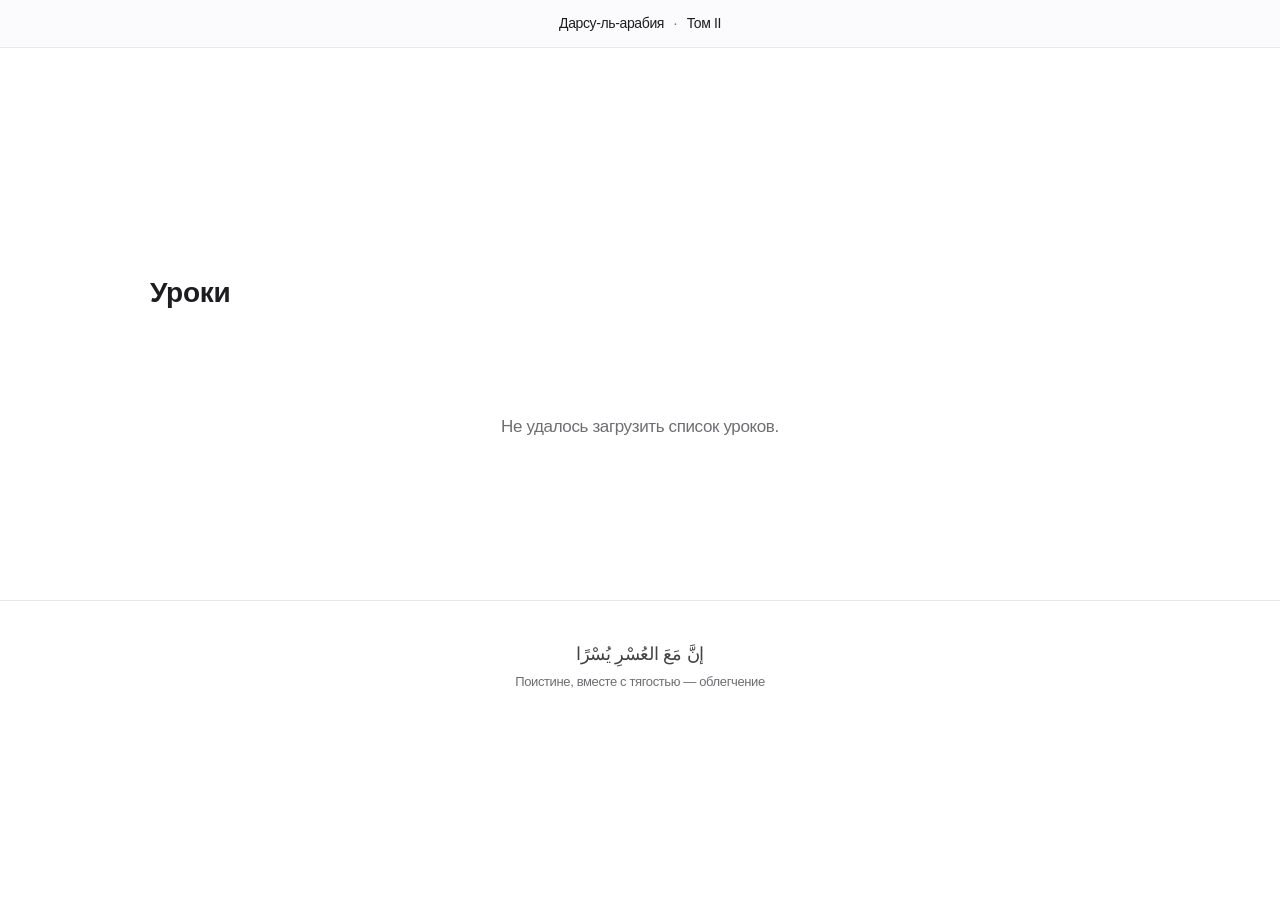
==== index.html @ 00df8b54 "Update index.html" ====
<!DOCTYPE html>
<html lang="ru">
<head>
<meta charset="UTF-8" />
<meta name="viewport" content="width=device-width, initial-scale=1.0, viewport-fit=cover" />
<title>Дарсу-ль-арабия · Том II</title>
<style>
  :root {
    --bg: #ffffff;
    --bg-section: #fbfbfd;
    --bg-card: #f5f5f7;
    --ink: #1d1d1f;
    --ink-soft: #424245;
    --ink-muted: #6e6e73;
    --line: #d2d2d7;
    --line-soft: #e8e8ed;
    --accent: #b04a2c;
    --accent-soft: #f4e6df;
    --radius-lg: 18px;
    --radius: 12px;
  }
  @media (prefers-color-scheme: dark) {
    :root {
      --bg: #000000;
      --bg-section: #0a0a0a;
      --bg-card: #1d1d1f;
      --ink: #f5f5f7;
      --ink-soft: #d2d2d7;
      --ink-muted: #86868b;
      --line: #2c2c2e;
      --line-soft: #1d1d1f;
      --accent: #d97a55;
      --accent-soft: #3a261c;
    }
  }
  * { box-sizing: border-box; margin: 0; padding: 0; }
  html { -webkit-text-size-adjust: 100%; -webkit-font-smoothing: antialiased; }
  body {
    font-family: -apple-system, BlinkMacSystemFont, "SF Pro Display", "SF Pro Text", "Helvetica Neue", Arial, sans-serif;
    background: var(--bg);
    color: var(--ink);
    line-height: 1.47;
    font-size: 17px;
    letter-spacing: -0.022em;
    min-height: 100vh;
  }

  .nav {
    position: sticky; top: 0; z-index: 100;
    background: rgba(251, 251, 253, 0.8);
    backdrop-filter: saturate(180%) blur(20px);
    -webkit-backdrop-filter: saturate(180%) blur(20px);
    border-bottom: 1px solid var(--line-soft);
    height: 48px;
  }
  @media (prefers-color-scheme: dark) {
    .nav { background: rgba(10, 10, 10, 0.8); }
  }
  .nav-inner {
    max-width: 1024px; margin: 0 auto; height: 100%;
    padding: 0 22px;
    display: flex; align-items: center; justify-content: center;
  }
  .nav-title { font-size: 14px; font-weight: 500; }
  .nav-title .dim { color: var(--ink-muted); margin: 0 6px; }

  .hero {
    text-align: center;
    padding: 90px 22px 70px;
  }
  .hero-eyebrow {
    font-size: 14px; font-weight: 600;
    color: var(--accent); margin-bottom: 8px;
  }
  .hero h1 {
    font-size: clamp(40px, 8vw, 80px);
    font-weight: 600;
    letter-spacing: -0.015em; line-height: 1.05;
    margin-bottom: 18px;
  }
  .hero-ar {
    font-family: 'SF Arabic', 'Geeza Pro', 'Noto Naskh Arabic', 'Tahoma', sans-serif;
    direction: rtl;
    font-size: clamp(28px, 6vw, 48px);
    font-weight: 400;
    color: var(--ink-soft); line-height: 1.4;
    margin-bottom: 28px;
  }
  .hero-lead {
    max-width: 580px; margin: 0 auto;
    font-size: clamp(17px, 2.2vw, 21px);
    line-height: 1.4; color: var(--ink-soft);
  }

  .container {
    max-width: 1024px; margin: 0 auto;
    padding: 36px 22px 80px;
  }

  .section-title {
    font-size: clamp(22px, 4vw, 28px);
    font-weight: 600; letter-spacing: -0.01em;
    margin-bottom: 22px;
  }

  .lessons-grid {
    display: grid;
    grid-template-columns: 1fr;
    gap: 12px;
  }
  @media (min-width: 600px) {
    .lessons-grid { grid-template-columns: repeat(2, 1fr); }
  }
  @media (min-width: 900px) {
    .lessons-grid { grid-template-columns: repeat(3, 1fr); }
  }

  .lesson-card {
    background: var(--bg-card); border-radius: var(--radius);
    padding: 22px 20px;
    text-decoration: none; color: var(--ink);
    transition: all .25s;
    -webkit-tap-highlight-color: transparent;
    display: flex; flex-direction: column;
    min-height: 170px;
  }
  .lesson-card:active { transform: scale(0.97); }
  .lesson-card.locked {
    opacity: 0.4; cursor: default; pointer-events: none;
  }

  .lesson-num {
    font-size: 13px; color: var(--accent);
    font-weight: 600; margin-bottom: 8px;
  }
  .lesson-card-title {
    font-size: 17px; font-weight: 600;
    line-height: 1.25; margin-bottom: 6px;
    letter-spacing: -0.01em;
  }
  .lesson-card-ar {
    font-family: 'SF Arabic', 'Geeza Pro', 'Noto Naskh Arabic', 'Tahoma', sans-serif;
    direction: rtl; text-align: right;
    font-size: 16px; color: var(--ink-soft);
    line-height: 1.5; margin-bottom: 10px;
  }
  .lesson-topic {
    font-size: 13px; color: var(--ink-muted);
    line-height: 1.4; margin-bottom: 14px;
    flex: 1;
  }

  .lesson-progress {
    display: flex; gap: 6px; margin-top: auto;
  }
  .lesson-progress-dot {
    width: 8px; height: 8px; border-radius: 50%;
    background: var(--line);
  }
  .lesson-progress-dot.done { background: var(--accent); }

  .loading {
    text-align: center; padding: 80px 22px;
    color: var(--ink-muted);
  }

  .footer {
    text-align: center;
    padding: 40px 22px; color: var(--ink-muted);
    font-size: 13px; border-top: 1px solid var(--line-soft);
  }
  .footer .ar {
    font-family: 'SF Arabic', 'Geeza Pro', 'Noto Naskh Arabic', 'Tahoma', sans-serif;
    direction: rtl;
    font-size: 18px; color: var(--ink-soft);
    margin-bottom: 4px;
  }
</style>
</head>
<body>

<nav class="nav">
  <div class="nav-inner">
    <div class="nav-title">Дарсу-ль-арабия <span class="dim">·</span> Том&nbsp;II</div>
  </div>
</nav>

<header class="hero">
  <div class="hero-eyebrow" id="heroEyebrow"></div>
  <h1 id="heroTitle"></h1>
  <div class="hero-ar" id="heroAr"></div>
  <p class="hero-lead" id="heroLead"></p>
</header>

<main class="container">
  <h2 class="section-title">Уроки</h2>
  <div id="lessonsGrid" class="loading">Загружаем уроки…</div>
</main>

<footer class="footer">
  <div class="ar">إنَّ مَعَ العُسْرِ يُسْرًا</div>
  <div>Поистине, вместе с тягостью — облегчение</div>
</footer>

<script>
(async function() {
  try {
    const res = await fetch('data/lesson-index.json');
    if (!res.ok) throw new Error('Не удалось загрузить список уроков');
    const data = await res.json();

    document.getElementById('heroEyebrow').textContent = data.course.subtitle;
    document.getElementById('heroTitle').textContent = data.course.title_ru + '.';
    document.getElementById('heroAr').textContent = data.course.title_ar;
    document.getElementById('heroLead').textContent = data.course.description;

    const grid = document.createElement('div');
    grid.className = 'lessons-grid';

    data.lessons.forEach(l => {
      const key = `lesson-${String(l.id).padStart(2, '0')}-progress`;
      const saved = localStorage.getItem(key);
      let progress = { theory: 0, vocab: 0, exercises: 0 };
      if (saved) {
        try { progress = JSON.parse(saved); } catch(e) {}
      }

      const card = document.createElement(l.available ? 'a' : 'div');
      card.className = 'lesson-card' + (l.available ? '' : ' locked');
      if (l.available) card.href = `lesson.html?id=${l.id}`;

      const dotsHtml = l.available ? `
        <div class="lesson-progress">
          <div class="lesson-progress-dot ${(progress.theory || 0) > 30 ? 'done' : ''}"></div>
          <div class="lesson-progress-dot ${(progress.vocab || 0) > 30 ? 'done' : ''}"></div>
          <div class="lesson-progress-dot ${(progress.exercises || 0) > 30 ? 'done' : ''}"></div>
        </div>
      ` : '';

      card.innerHTML = `
        <div class="lesson-num">Урок ${l.id}</div>
        <div class="lesson-card-title">${l.title_ru}</div>
        <div class="lesson-card-ar">${l.title_ar}</div>
        <div class="lesson-topic">${l.topic}</div>
        ${dotsHtml}
      `;
      grid.appendChild(card);
    });

    const container = document.getElementById('lessonsGrid');
    container.innerHTML = '';
    container.className = '';
    container.appendChild(grid);
  } catch (e) {
    document.getElementById('lessonsGrid').textContent = 'Не удалось загрузить список уроков.';
  }
})();
</script>
</body>
</html>
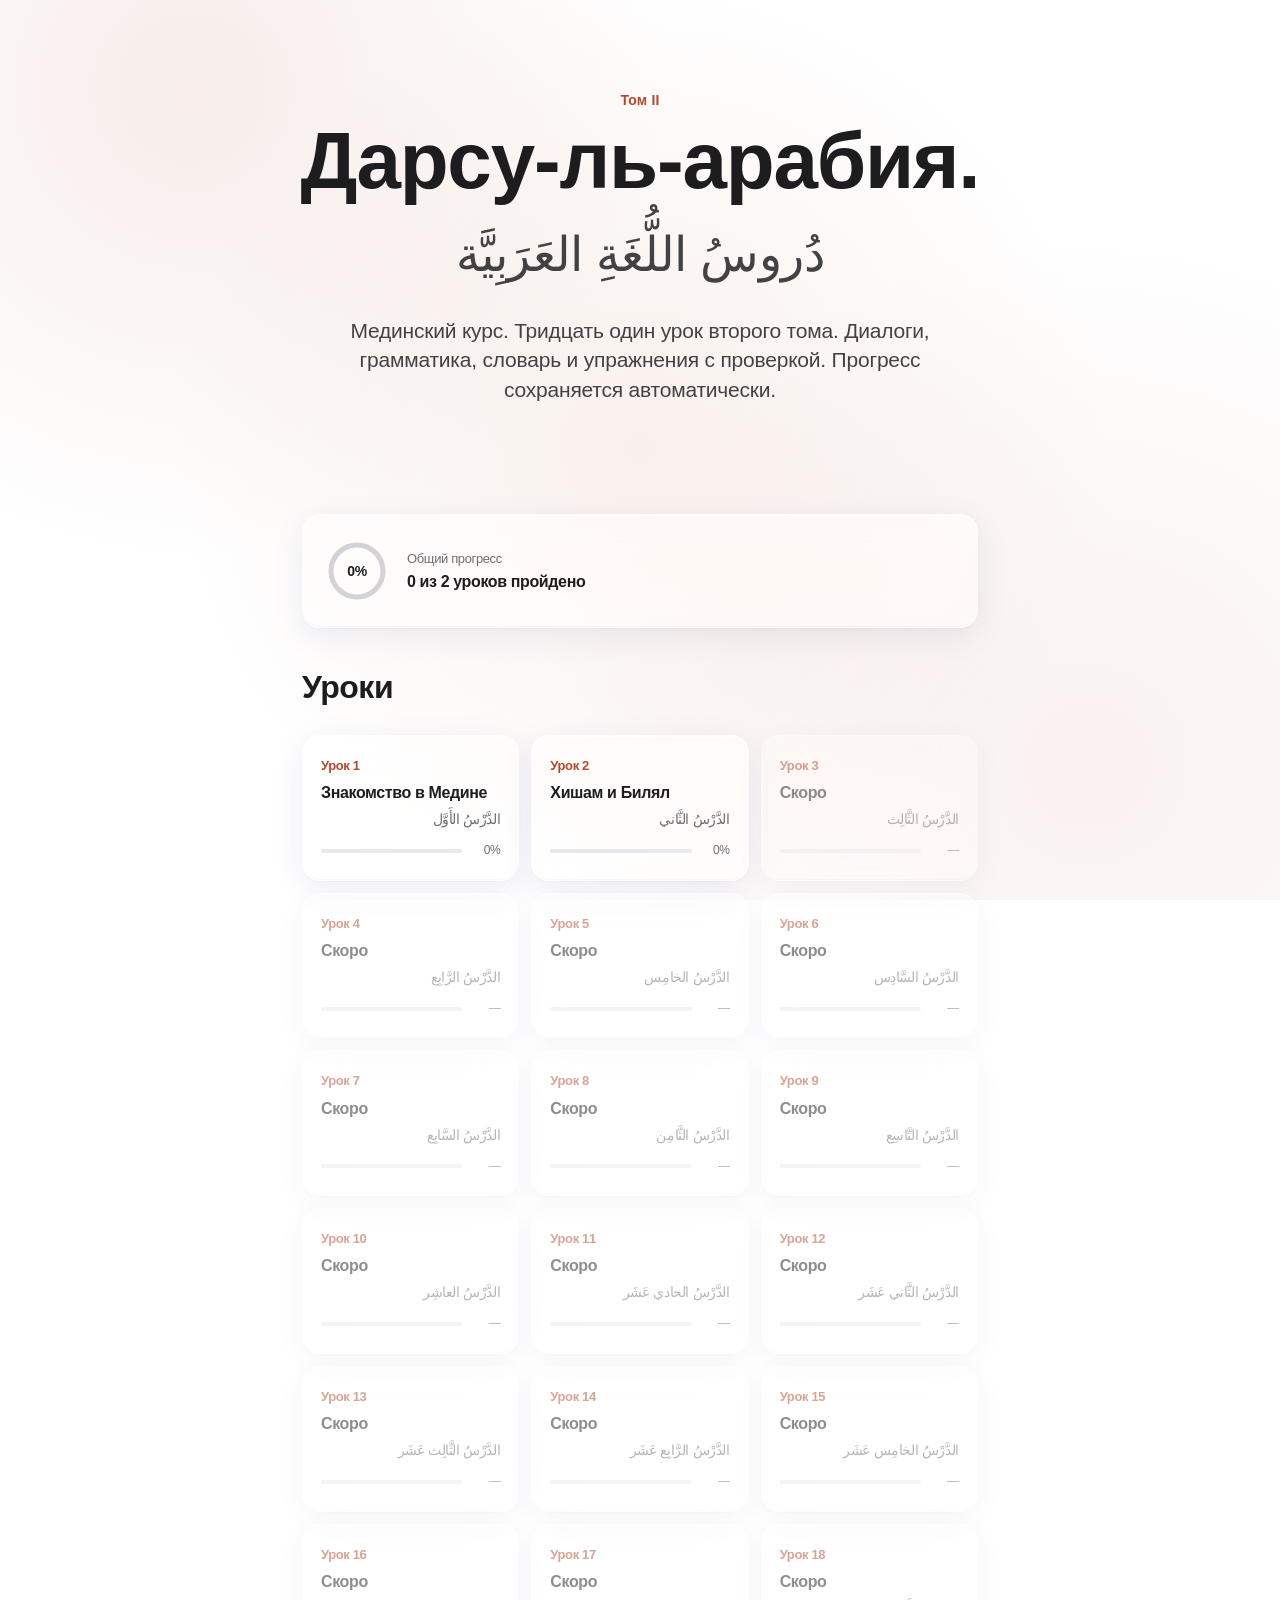
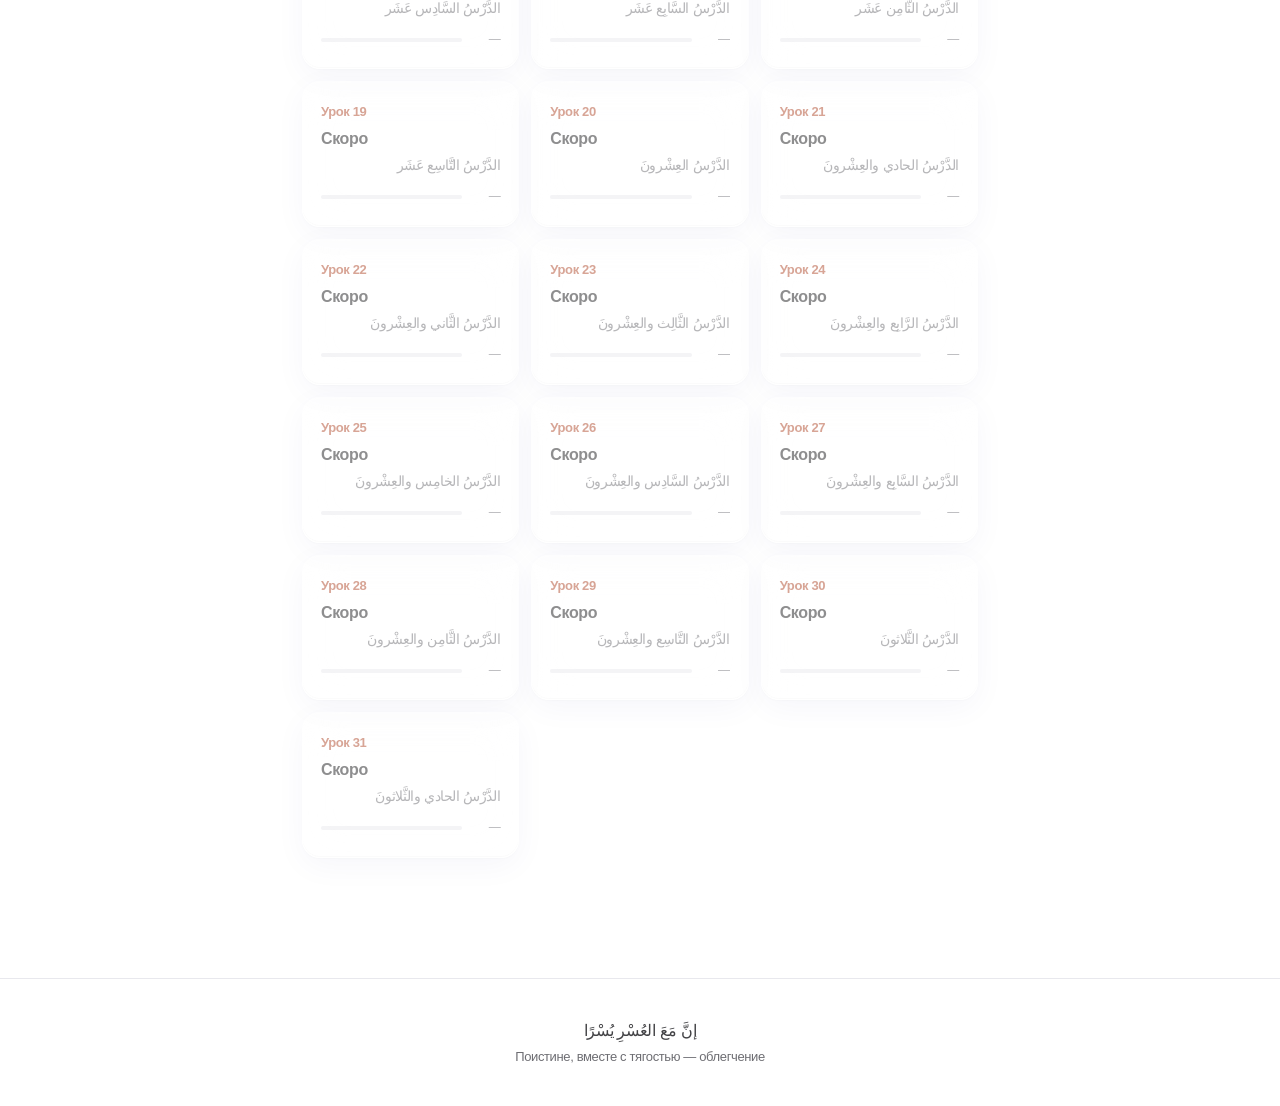
==== commit 9d3fd7a9: "Add files via upload" ====
--- a/index.html
+++ b/index.html
@@ -3,198 +3,38 @@
 <head>
 <meta charset="UTF-8" />
 <meta name="viewport" content="width=device-width, initial-scale=1.0, viewport-fit=cover" />
-<title>Дарсу-ль-арабия · Том II</title>
-<style>
-  :root {
-    --bg: #ffffff;
-    --bg-section: #fbfbfd;
-    --bg-card: #f5f5f7;
-    --ink: #1d1d1f;
-    --ink-soft: #424245;
-    --ink-muted: #6e6e73;
-    --line: #d2d2d7;
-    --line-soft: #e8e8ed;
-    --accent: #b04a2c;
-    --accent-soft: #f4e6df;
-    --radius-lg: 18px;
-    --radius: 12px;
-  }
-  @media (prefers-color-scheme: dark) {
-    :root {
-      --bg: #000000;
-      --bg-section: #0a0a0a;
-      --bg-card: #1d1d1f;
-      --ink: #f5f5f7;
-      --ink-soft: #d2d2d7;
-      --ink-muted: #86868b;
-      --line: #2c2c2e;
-      --line-soft: #1d1d1f;
-      --accent: #d97a55;
-      --accent-soft: #3a261c;
-    }
-  }
-  * { box-sizing: border-box; margin: 0; padding: 0; }
-  html { -webkit-text-size-adjust: 100%; -webkit-font-smoothing: antialiased; }
-  body {
-    font-family: -apple-system, BlinkMacSystemFont, "SF Pro Display", "SF Pro Text", "Helvetica Neue", Arial, sans-serif;
-    background: var(--bg);
-    color: var(--ink);
-    line-height: 1.47;
-    font-size: 17px;
-    letter-spacing: -0.022em;
-    min-height: 100vh;
-  }
-
-  .nav {
-    position: sticky; top: 0; z-index: 100;
-    background: rgba(251, 251, 253, 0.8);
-    backdrop-filter: saturate(180%) blur(20px);
-    -webkit-backdrop-filter: saturate(180%) blur(20px);
-    border-bottom: 1px solid var(--line-soft);
-    height: 48px;
-  }
-  @media (prefers-color-scheme: dark) {
-    .nav { background: rgba(10, 10, 10, 0.8); }
-  }
-  .nav-inner {
-    max-width: 1024px; margin: 0 auto; height: 100%;
-    padding: 0 22px;
-    display: flex; align-items: center; justify-content: center;
-  }
-  .nav-title { font-size: 14px; font-weight: 500; }
-  .nav-title .dim { color: var(--ink-muted); margin: 0 6px; }
-
-  .hero {
-    text-align: center;
-    padding: 90px 22px 70px;
-  }
-  .hero-eyebrow {
-    font-size: 14px; font-weight: 600;
-    color: var(--accent); margin-bottom: 8px;
-  }
-  .hero h1 {
-    font-size: clamp(40px, 8vw, 80px);
-    font-weight: 600;
-    letter-spacing: -0.015em; line-height: 1.05;
-    margin-bottom: 18px;
-  }
-  .hero-ar {
-    font-family: 'SF Arabic', 'Geeza Pro', 'Noto Naskh Arabic', 'Tahoma', sans-serif;
-    direction: rtl;
-    font-size: clamp(28px, 6vw, 48px);
-    font-weight: 400;
-    color: var(--ink-soft); line-height: 1.4;
-    margin-bottom: 28px;
-  }
-  .hero-lead {
-    max-width: 580px; margin: 0 auto;
-    font-size: clamp(17px, 2.2vw, 21px);
-    line-height: 1.4; color: var(--ink-soft);
-  }
-
-  .container {
-    max-width: 1024px; margin: 0 auto;
-    padding: 36px 22px 80px;
-  }
-
-  .section-title {
-    font-size: clamp(22px, 4vw, 28px);
-    font-weight: 600; letter-spacing: -0.01em;
-    margin-bottom: 22px;
-  }
-
-  .lessons-grid {
-    display: grid;
-    grid-template-columns: 1fr;
-    gap: 12px;
-  }
-  @media (min-width: 600px) {
-    .lessons-grid { grid-template-columns: repeat(2, 1fr); }
-  }
-  @media (min-width: 900px) {
-    .lessons-grid { grid-template-columns: repeat(3, 1fr); }
-  }
-
-  .lesson-card {
-    background: var(--bg-card); border-radius: var(--radius);
-    padding: 22px 20px;
-    text-decoration: none; color: var(--ink);
-    transition: all .25s;
-    -webkit-tap-highlight-color: transparent;
-    display: flex; flex-direction: column;
-    min-height: 170px;
-  }
-  .lesson-card:active { transform: scale(0.97); }
-  .lesson-card.locked {
-    opacity: 0.4; cursor: default; pointer-events: none;
-  }
-
-  .lesson-num {
-    font-size: 13px; color: var(--accent);
-    font-weight: 600; margin-bottom: 8px;
-  }
-  .lesson-card-title {
-    font-size: 17px; font-weight: 600;
-    line-height: 1.25; margin-bottom: 6px;
-    letter-spacing: -0.01em;
-  }
-  .lesson-card-ar {
-    font-family: 'SF Arabic', 'Geeza Pro', 'Noto Naskh Arabic', 'Tahoma', sans-serif;
-    direction: rtl; text-align: right;
-    font-size: 16px; color: var(--ink-soft);
-    line-height: 1.5; margin-bottom: 10px;
-  }
-  .lesson-topic {
-    font-size: 13px; color: var(--ink-muted);
-    line-height: 1.4; margin-bottom: 14px;
-    flex: 1;
-  }
-
-  .lesson-progress {
-    display: flex; gap: 6px; margin-top: auto;
-  }
-  .lesson-progress-dot {
-    width: 8px; height: 8px; border-radius: 50%;
-    background: var(--line);
-  }
-  .lesson-progress-dot.done { background: var(--accent); }
-
-  .loading {
-    text-align: center; padding: 80px 22px;
-    color: var(--ink-muted);
-  }
-
-  .footer {
-    text-align: center;
-    padding: 40px 22px; color: var(--ink-muted);
-    font-size: 13px; border-top: 1px solid var(--line-soft);
-  }
-  .footer .ar {
-    font-family: 'SF Arabic', 'Geeza Pro', 'Noto Naskh Arabic', 'Tahoma', sans-serif;
-    direction: rtl;
-    font-size: 18px; color: var(--ink-soft);
-    margin-bottom: 4px;
-  }
-</style>
+<title>Дарсу-ль-арабия — Мединский курс</title>
+<link rel="stylesheet" href="assets/css/styles.css" />
 </head>
 <body>
 
-<nav class="nav">
-  <div class="nav-inner">
-    <div class="nav-title">Дарсу-ль-арабия <span class="dim">·</span> Том&nbsp;II</div>
-  </div>
-</nav>
-
 <header class="hero">
-  <div class="hero-eyebrow" id="heroEyebrow"></div>
-  <h1 id="heroTitle"></h1>
-  <div class="hero-ar" id="heroAr"></div>
-  <p class="hero-lead" id="heroLead"></p>
+  <div class="hero-eyebrow">Том&nbsp;II</div>
+  <h1>Дарсу-ль-арабия.</h1>
+  <div class="hero-ar">دُروسُ اللُّغَةِ العَرَبِيَّة</div>
+  <p class="hero-lead">
+    Мединский курс. Тридцать один урок второго тома. Диалоги, грамматика, словарь и упражнения с проверкой. Прогресс сохраняется автоматически.
+  </p>
 </header>
 
-<main class="container">
+<div class="total-wrap">
+  <div class="total glass">
+    <svg class="total-ring" viewBox="0 0 64 64">
+      <circle class="total-ring-bg" cx="32" cy="32" r="26" fill="none" stroke-width="5"/>
+      <circle class="total-ring-fg" id="totalRing" cx="32" cy="32" r="26" fill="none" stroke-width="5"
+        stroke-dasharray="163" stroke-dashoffset="163" transform="rotate(-90 32 32)"/>
+      <text class="total-pct" id="totalPct" x="32" y="37" text-anchor="middle">0%</text>
+    </svg>
+    <div class="total-text">
+      <div class="label">Общий прогресс</div>
+      <div class="value" id="totalText">Загружаем…</div>
+    </div>
+  </div>
+</div>
+
+<main class="grid-wrap">
   <h2 class="section-title">Уроки</h2>
-  <div id="lessonsGrid" class="loading">Загружаем уроки…</div>
+  <div class="grid" id="grid"></div>
 </main>
 
 <footer class="footer">
@@ -202,59 +42,6 @@
   <div>Поистине, вместе с тягостью — облегчение</div>
 </footer>
 
-<script>
-(async function() {
-  try {
-    const res = await fetch('data/lesson-index.json');
-    if (!res.ok) throw new Error('Не удалось загрузить список уроков');
-    const data = await res.json();
-
-    document.getElementById('heroEyebrow').textContent = data.course.subtitle;
-    document.getElementById('heroTitle').textContent = data.course.title_ru + '.';
-    document.getElementById('heroAr').textContent = data.course.title_ar;
-    document.getElementById('heroLead').textContent = data.course.description;
-
-    const grid = document.createElement('div');
-    grid.className = 'lessons-grid';
-
-    data.lessons.forEach(l => {
-      const key = `lesson-${String(l.id).padStart(2, '0')}-progress`;
-      const saved = localStorage.getItem(key);
-      let progress = { theory: 0, vocab: 0, exercises: 0 };
-      if (saved) {
-        try { progress = JSON.parse(saved); } catch(e) {}
-      }
-
-      const card = document.createElement(l.available ? 'a' : 'div');
-      card.className = 'lesson-card' + (l.available ? '' : ' locked');
-      if (l.available) card.href = `lesson.html?id=${l.id}`;
-
-      const dotsHtml = l.available ? `
-        <div class="lesson-progress">
-          <div class="lesson-progress-dot ${(progress.theory || 0) > 30 ? 'done' : ''}"></div>
-          <div class="lesson-progress-dot ${(progress.vocab || 0) > 30 ? 'done' : ''}"></div>
-          <div class="lesson-progress-dot ${(progress.exercises || 0) > 30 ? 'done' : ''}"></div>
-        </div>
-      ` : '';
-
-      card.innerHTML = `
-        <div class="lesson-num">Урок ${l.id}</div>
-        <div class="lesson-card-title">${l.title_ru}</div>
-        <div class="lesson-card-ar">${l.title_ar}</div>
-        <div class="lesson-topic">${l.topic}</div>
-        ${dotsHtml}
-      `;
-      grid.appendChild(card);
-    });
-
-    const container = document.getElementById('lessonsGrid');
-    container.innerHTML = '';
-    container.className = '';
-    container.appendChild(grid);
-  } catch (e) {
-    document.getElementById('lessonsGrid').textContent = 'Не удалось загрузить список уроков.';
-  }
-})();
-</script>
+<script src="assets/js/home.js"></script>
 </body>
 </html>
--- a/assets/css/styles.css
+++ b/assets/css/styles.css
@@ -0,0 +1,1068 @@
+/* ============================================================
+   ДАРСУ-ЛЬ-АРАБИЯ — общие стили
+   Mobile-first. Apple-стиль. Liquid Glass на ключевых блоках.
+   ============================================================ */
+
+/* ---------- ТОКЕНЫ ---------- */
+:root {
+  --bg: #ffffff;
+  --bg-section: #fbfbfd;
+  --bg-card: #f5f5f7;
+  --ink: #1d1d1f;
+  --ink-soft: #424245;
+  --ink-muted: #6e6e73;
+  --line: #d2d2d7;
+  --line-soft: #e8e8ed;
+  --accent: #b04a2c;
+  --accent-soft: #f4e6df;
+  --accent-deep: #8a3a22;
+  --success: #2d7a3e;
+  --success-bg: #e8f4eb;
+  --error: #c0392b;
+  --error-bg: #fbeae7;
+  --radius-lg: 18px;
+  --radius: 12px;
+  --radius-sm: 8px;
+
+  /* Liquid Glass tokens */
+  --glass-bg: rgba(255, 255, 255, 0.55);
+  --glass-bg-strong: rgba(255, 255, 255, 0.72);
+  --glass-border: rgba(255, 255, 255, 0.6);
+  --glass-shadow: 0 8px 32px rgba(31, 38, 135, 0.08), 0 1px 2px rgba(0, 0, 0, 0.04);
+  --glass-inset: inset 0 1px 0 rgba(255, 255, 255, 0.8), inset 0 -1px 0 rgba(0, 0, 0, 0.03);
+}
+
+@media (prefers-color-scheme: dark) {
+  :root {
+    --bg: #000000;
+    --bg-section: #0a0a0a;
+    --bg-card: #1d1d1f;
+    --ink: #f5f5f7;
+    --ink-soft: #d2d2d7;
+    --ink-muted: #86868b;
+    --line: #2c2c2e;
+    --line-soft: #1d1d1f;
+    --accent: #d97a55;
+    --accent-soft: #3a261c;
+    --accent-deep: #e89274;
+    --success: #6abf7c;
+    --success-bg: #1c3322;
+    --error: #e07565;
+    --error-bg: #3a1f1c;
+
+    --glass-bg: rgba(28, 28, 30, 0.55);
+    --glass-bg-strong: rgba(28, 28, 30, 0.72);
+    --glass-border: rgba(255, 255, 255, 0.08);
+    --glass-shadow: 0 8px 32px rgba(0, 0, 0, 0.4), 0 1px 2px rgba(0, 0, 0, 0.2);
+    --glass-inset: inset 0 1px 0 rgba(255, 255, 255, 0.06), inset 0 -1px 0 rgba(0, 0, 0, 0.2);
+  }
+}
+
+/* ---------- БАЗОВЫЕ ---------- */
+* { box-sizing: border-box; margin: 0; padding: 0; }
+html { -webkit-text-size-adjust: 100%; -webkit-font-smoothing: antialiased; -moz-osx-font-smoothing: grayscale; }
+
+body {
+  font-family: -apple-system, BlinkMacSystemFont, "SF Pro Display", "SF Pro Text", "Helvetica Neue", Arial, sans-serif;
+  background: var(--bg);
+  color: var(--ink);
+  line-height: 1.47;
+  font-size: 17px;
+  letter-spacing: -0.022em;
+  min-height: 100vh;
+  overflow-x: hidden;
+  position: relative;
+}
+
+/* Тёплый градиентный фон под Liquid Glass */
+body::before {
+  content: '';
+  position: fixed;
+  inset: 0;
+  z-index: -1;
+  background:
+    radial-gradient(circle at 15% 10%, rgba(176, 74, 44, 0.10) 0%, transparent 35%),
+    radial-gradient(circle at 85% 85%, rgba(176, 74, 44, 0.08) 0%, transparent 40%),
+    radial-gradient(circle at 50% 50%, rgba(244, 230, 223, 0.6) 0%, transparent 60%),
+    var(--bg);
+  pointer-events: none;
+}
+@media (prefers-color-scheme: dark) {
+  body::before {
+    background:
+      radial-gradient(circle at 15% 10%, rgba(217, 122, 85, 0.12) 0%, transparent 35%),
+      radial-gradient(circle at 85% 85%, rgba(217, 122, 85, 0.08) 0%, transparent 40%),
+      var(--bg);
+  }
+}
+
+/* ---------- LIQUID GLASS ---------- */
+/* Базовый класс — для крупных блоков */
+.glass {
+  background: var(--glass-bg);
+  backdrop-filter: blur(20px) saturate(180%);
+  -webkit-backdrop-filter: blur(20px) saturate(180%);
+  border: 1px solid var(--glass-border);
+  box-shadow: var(--glass-shadow), var(--glass-inset);
+  border-radius: var(--radius-lg);
+}
+
+/* Усиленный — для шапок и фиксированных элементов */
+.glass-strong {
+  background: var(--glass-bg-strong);
+  backdrop-filter: blur(30px) saturate(200%);
+  -webkit-backdrop-filter: blur(30px) saturate(200%);
+  border-bottom: 1px solid var(--glass-border);
+  box-shadow: 0 1px 0 rgba(255, 255, 255, 0.6) inset, 0 4px 16px rgba(0, 0, 0, 0.04);
+}
+@media (prefers-color-scheme: dark) {
+  .glass-strong {
+    box-shadow: 0 1px 0 rgba(255, 255, 255, 0.06) inset, 0 4px 16px rgba(0, 0, 0, 0.3);
+  }
+}
+
+/* ---------- АРАБСКИЙ ---------- */
+.ar {
+  font-family: 'SF Arabic', 'Geeza Pro', 'Noto Naskh Arabic', 'Arabic UI Text', 'Tahoma', sans-serif;
+  direction: rtl;
+}
+.ar-block {
+  font-family: 'SF Arabic', 'Geeza Pro', 'Noto Naskh Arabic', 'Arabic UI Text', 'Tahoma', sans-serif;
+  direction: rtl;
+  text-align: right;
+  line-height: 1.9;
+  word-wrap: normal;
+  word-break: keep-all;
+}
+
+/* ---------- HERO (общий) ---------- */
+.hero {
+  text-align: center;
+  padding: 90px 22px 70px;
+  position: relative;
+}
+.hero-eyebrow {
+  font-size: 14px;
+  font-weight: 600;
+  color: var(--accent);
+  letter-spacing: 0.01em;
+  margin-bottom: 8px;
+}
+.hero h1 {
+  font-size: clamp(40px, 8vw, 80px);
+  font-weight: 600;
+  letter-spacing: -0.015em;
+  line-height: 1.05;
+  margin-bottom: 18px;
+}
+.hero-ar {
+  font-family: 'SF Arabic', 'Geeza Pro', 'Noto Naskh Arabic', 'Tahoma', sans-serif;
+  direction: rtl;
+  font-size: clamp(28px, 6vw, 48px);
+  color: var(--ink-soft);
+  font-weight: 400;
+  line-height: 1.4;
+  margin-bottom: 28px;
+}
+.hero-lead {
+  max-width: 580px;
+  margin: 0 auto;
+  font-size: clamp(17px, 2.2vw, 21px);
+  line-height: 1.4;
+  color: var(--ink-soft);
+  letter-spacing: -0.01em;
+}
+
+/* ============================================================
+   ГЛАВНАЯ — index.html
+   ============================================================ */
+
+.total-wrap {
+  max-width: 720px;
+  margin: 0 auto;
+  padding: 40px 22px 0;
+}
+.total {
+  padding: 24px 22px;
+  display: flex;
+  align-items: center;
+  gap: 18px;
+}
+.total-ring { width: 64px; height: 64px; flex-shrink: 0; }
+.total-ring-bg { stroke: var(--line); }
+.total-ring-fg {
+  stroke: var(--accent);
+  stroke-linecap: round;
+  transition: stroke-dashoffset .6s cubic-bezier(0.4, 0, 0.2, 1);
+}
+.total-pct { font-size: 14px; fill: var(--ink); font-weight: 600; }
+.total-text { flex: 1; }
+.total-text .label { font-size: 13px; color: var(--ink-muted); margin-bottom: 2px; }
+.total-text .value { font-size: 16px; font-weight: 600; }
+
+.grid-wrap {
+  max-width: 720px;
+  margin: 0 auto;
+  padding: 36px 22px 80px;
+}
+.section-title {
+  font-size: clamp(24px, 4vw, 32px);
+  font-weight: 600;
+  letter-spacing: -0.015em;
+  margin-bottom: 24px;
+}
+.grid {
+  display: grid;
+  grid-template-columns: repeat(2, 1fr);
+  gap: 12px;
+}
+@media (min-width: 600px) {
+  .grid { grid-template-columns: repeat(3, 1fr); }
+}
+
+.lesson-card {
+  padding: 20px 18px;
+  text-decoration: none;
+  color: var(--ink);
+  transition: all .25s cubic-bezier(0.4, 0, 0.2, 1);
+  -webkit-tap-highlight-color: transparent;
+  min-height: 130px;
+  display: flex;
+  flex-direction: column;
+  justify-content: space-between;
+}
+.lesson-card:active { transform: scale(0.97); }
+.lesson-card.locked { opacity: 0.5; pointer-events: none; }
+.lesson-num {
+  font-size: 13px;
+  color: var(--accent);
+  font-weight: 600;
+  margin-bottom: 8px;
+}
+.lesson-title {
+  font-size: 16px;
+  font-weight: 600;
+  line-height: 1.25;
+  margin-bottom: 6px;
+}
+.lesson-ar {
+  font-family: 'SF Arabic', 'Geeza Pro', 'Noto Naskh Arabic', 'Tahoma', sans-serif;
+  direction: rtl;
+  text-align: right;
+  font-size: 14px;
+  color: var(--ink-muted);
+  line-height: 1.5;
+  margin-bottom: 12px;
+}
+.lesson-status { display: flex; align-items: center; gap: 8px; margin-top: auto; }
+.lesson-progress {
+  flex: 1; height: 4px;
+  background: var(--line-soft);
+  border-radius: 2px;
+  overflow: hidden;
+}
+.lesson-progress-fill {
+  height: 100%;
+  background: var(--accent);
+  border-radius: 2px;
+  width: 0%;
+  transition: width .4s ease;
+}
+.lesson-pct {
+  font-size: 12px;
+  color: var(--ink-muted);
+  font-weight: 500;
+  min-width: 30px;
+  text-align: right;
+}
+.lesson-card.complete .lesson-pct { color: var(--accent); font-weight: 600; }
+
+.footer {
+  text-align: center;
+  padding: 40px 22px;
+  color: var(--ink-muted);
+  font-size: 13px;
+  border-top: 1px solid var(--line-soft);
+  margin-top: 40px;
+}
+.footer .ar {
+  font-family: 'SF Arabic', 'Geeza Pro', 'Noto Naskh Arabic', 'Tahoma', sans-serif;
+  direction: rtl;
+  font-size: 16px;
+  color: var(--ink-soft);
+  margin-bottom: 4px;
+}
+
+/* ============================================================
+   УРОК — lesson.html
+   ============================================================ */
+
+/* Шапка */
+.nav {
+  position: sticky;
+  top: 0;
+  z-index: 100;
+  height: 48px;
+}
+.nav-inner {
+  max-width: 1024px;
+  margin: 0 auto;
+  height: 100%;
+  padding: 0 22px;
+  display: flex;
+  align-items: center;
+  justify-content: space-between;
+  gap: 12px;
+}
+.nav-back {
+  text-decoration: none;
+  font-size: 14px;
+  font-weight: 500;
+  color: var(--accent);
+  display: inline-flex;
+  align-items: center;
+  gap: 4px;
+  -webkit-tap-highlight-color: transparent;
+}
+.nav-title { font-size: 14px; font-weight: 500; }
+.nav-title .dim { color: var(--ink-muted); margin: 0 6px; }
+.nav-toggle {
+  display: inline-flex;
+  align-items: center;
+  gap: 6px;
+  height: 28px;
+  padding: 0 12px;
+  background: transparent;
+  border: 1px solid var(--line);
+  border-radius: 999px;
+  font: inherit;
+  font-size: 12px;
+  color: var(--ink-soft);
+  cursor: pointer;
+  transition: all .2s;
+  -webkit-tap-highlight-color: transparent;
+  font-family: 'SF Arabic', 'Geeza Pro', 'Noto Naskh Arabic', 'Tahoma', sans-serif;
+}
+.nav-toggle:active { transform: scale(0.96); }
+.nav-toggle.active {
+  background: var(--accent);
+  border-color: var(--accent);
+  color: #fff;
+}
+
+/* Сегменты */
+.segments-wrap {
+  position: sticky;
+  top: 48px;
+  z-index: 90;
+  padding: 12px 16px;
+}
+.segments {
+  max-width: 720px;
+  margin: 0 auto;
+  display: flex;
+  gap: 4px;
+  padding: 4px;
+  background: var(--bg-card);
+  border-radius: 10px;
+  overflow-x: auto;
+  scrollbar-width: none;
+}
+.segments::-webkit-scrollbar { display: none; }
+.segment {
+  flex: 1;
+  min-width: max-content;
+  padding: 8px 14px;
+  background: transparent;
+  border: none;
+  border-radius: 7px;
+  font: inherit;
+  font-size: 13px;
+  font-weight: 500;
+  color: var(--ink-soft);
+  cursor: pointer;
+  transition: all .2s;
+  white-space: nowrap;
+  -webkit-tap-highlight-color: transparent;
+}
+.segment:active { transform: scale(0.97); }
+.segment.active {
+  background: var(--bg);
+  color: var(--ink);
+  box-shadow: 0 1px 3px rgba(0, 0, 0, 0.04), 0 1px 2px rgba(0, 0, 0, 0.06);
+}
+@media (prefers-color-scheme: dark) {
+  .segment.active { background: #2c2c2e; }
+}
+
+.container { max-width: 720px; margin: 0 auto; padding: 56px 22px 80px; }
+
+.section { display: none; }
+.section.active { display: block; animation: fadeIn .35s ease; }
+@keyframes fadeIn {
+  from { opacity: 0; transform: translateY(8px); }
+  to { opacity: 1; transform: translateY(0); }
+}
+
+.section-eyebrow {
+  font-size: 12px;
+  font-weight: 600;
+  text-transform: uppercase;
+  letter-spacing: 0.08em;
+  color: var(--accent);
+  margin-bottom: 12px;
+}
+.section-title-lesson {
+  font-size: clamp(28px, 5vw, 44px);
+  font-weight: 600;
+  letter-spacing: -0.015em;
+  line-height: 1.08;
+  margin-bottom: 16px;
+}
+.section-sub {
+  font-size: clamp(15px, 2vw, 18px);
+  color: var(--ink-soft);
+  margin-bottom: 40px;
+  max-width: 540px;
+  line-height: 1.5;
+}
+
+/* Диалог */
+.dialogue {
+  padding: 8px 0;
+  margin-bottom: 56px;
+  overflow: hidden;
+}
+.dialogue-line {
+  padding: 18px 24px;
+  cursor: pointer;
+  border-bottom: 1px solid var(--line-soft);
+  transition: background .15s;
+  -webkit-tap-highlight-color: transparent;
+}
+.dialogue-line:last-of-type { border-bottom: none; }
+.dialogue-line:active { background: rgba(255, 255, 255, 0.4); }
+@media (prefers-color-scheme: dark) {
+  .dialogue-line:active { background: rgba(255, 255, 255, 0.04); }
+}
+
+.speaker-label {
+  font-size: 11px;
+  font-weight: 600;
+  text-transform: uppercase;
+  letter-spacing: 0.08em;
+  color: var(--ink-muted);
+  margin-bottom: 6px;
+}
+.dialogue-line.speaker-a .speaker-label { color: var(--accent); }
+.dialogue-line.speaker-b .speaker-label { color: var(--success); }
+
+.line-ar {
+  font-family: 'SF Arabic', 'Geeza Pro', 'Noto Naskh Arabic', 'Tahoma', sans-serif;
+  direction: rtl;
+  text-align: right;
+  font-size: clamp(17px, 4vw, 22px);
+  line-height: 2;
+  color: var(--ink);
+  word-wrap: normal;
+  word-break: keep-all;
+}
+.line-tr {
+  font-size: 14px;
+  color: var(--ink-soft);
+  margin-top: 10px;
+  line-height: 1.5;
+  max-height: 0;
+  overflow: hidden;
+  transition: max-height .3s ease, margin-top .3s ease;
+}
+.dialogue-line.expanded .line-tr {
+  max-height: 200px;
+  margin-top: 12px;
+}
+.dialogue-line.expanded {
+  background: rgba(255, 255, 255, 0.5);
+}
+@media (prefers-color-scheme: dark) {
+  .dialogue-line.expanded { background: rgba(255, 255, 255, 0.04); }
+}
+
+/* Грамматика */
+.grammar {
+  margin-bottom: 48px;
+  padding: 28px 24px;
+  border-radius: var(--radius-lg);
+}
+.grammar:first-of-type { margin-top: 0; }
+.grammar-num {
+  font-size: 13px;
+  color: var(--ink-muted);
+  margin-bottom: 8px;
+  letter-spacing: 0.04em;
+}
+.grammar h3 {
+  font-size: clamp(22px, 4vw, 30px);
+  font-weight: 600;
+  letter-spacing: -0.01em;
+  line-height: 1.15;
+  margin-bottom: 10px;
+}
+.grammar-ar {
+  font-family: 'SF Arabic', 'Geeza Pro', 'Noto Naskh Arabic', 'Tahoma', sans-serif;
+  direction: rtl;
+  font-size: clamp(26px, 5vw, 38px);
+  color: var(--accent);
+  margin-bottom: 24px;
+  line-height: 1.4;
+}
+.grammar p {
+  font-size: clamp(16px, 2vw, 18px);
+  line-height: 1.55;
+  color: var(--ink-soft);
+  margin-bottom: 16px;
+}
+.grammar p:last-child { margin-bottom: 0; }
+
+.example {
+  background: rgba(255, 255, 255, 0.4);
+  border: 1px solid var(--glass-border);
+  border-radius: var(--radius);
+  padding: 20px 22px;
+  margin: 20px 0;
+  backdrop-filter: blur(8px);
+  -webkit-backdrop-filter: blur(8px);
+}
+@media (prefers-color-scheme: dark) {
+  .example { background: rgba(255, 255, 255, 0.03); }
+}
+.example-ar {
+  font-family: 'SF Arabic', 'Geeza Pro', 'Noto Naskh Arabic', 'Tahoma', sans-serif;
+  direction: rtl;
+  text-align: right;
+  font-size: clamp(19px, 3.6vw, 26px);
+  line-height: 1.8;
+  color: var(--ink);
+  word-wrap: normal;
+  word-break: keep-all;
+  margin-bottom: 8px;
+}
+.example-tr {
+  font-size: 14px;
+  color: var(--ink-muted);
+  line-height: 1.5;
+}
+
+/* Разбор предложения */
+.parse {
+  background: rgba(255, 255, 255, 0.4);
+  border: 1px solid var(--glass-border);
+  border-radius: var(--radius);
+  padding: 28px 16px;
+  margin: 24px 0;
+  backdrop-filter: blur(8px);
+  -webkit-backdrop-filter: blur(8px);
+}
+@media (prefers-color-scheme: dark) {
+  .parse { background: rgba(255, 255, 255, 0.03); }
+}
+.parse-pair {
+  display: flex;
+  flex-direction: row-reverse;
+  justify-content: center;
+  align-items: flex-start;
+  gap: 18px;
+  flex-wrap: wrap;
+}
+.parse-cell {
+  display: flex;
+  flex-direction: column;
+  align-items: center;
+  min-width: 60px;
+}
+.parse-word {
+  font-family: 'SF Arabic', 'Geeza Pro', 'Noto Naskh Arabic', 'Tahoma', sans-serif;
+  direction: rtl;
+  font-size: clamp(22px, 4vw, 28px);
+  line-height: 1.6;
+  color: var(--ink);
+  margin-bottom: 8px;
+  position: relative;
+}
+.parse-word::after {
+  content: '';
+  position: absolute;
+  bottom: -4px;
+  left: 50%;
+  transform: translateX(-50%);
+  width: 1px;
+  height: 8px;
+  background: var(--line);
+}
+.parse-word.accent { color: var(--accent); font-weight: 700; }
+.parse-tag {
+  font-family: 'SF Arabic', 'Geeza Pro', 'Noto Naskh Arabic', 'Tahoma', sans-serif;
+  direction: rtl;
+  font-size: clamp(12px, 2.4vw, 14px);
+  color: var(--ink-muted);
+  margin-top: 4px;
+}
+.parse-divider {
+  height: 1px;
+  background: var(--line);
+  margin: 20px auto;
+  width: 60%;
+}
+
+/* Таблица */
+.ar-table {
+  background: rgba(255, 255, 255, 0.4);
+  border: 1px solid var(--glass-border);
+  border-radius: var(--radius);
+  padding: 8px 4px;
+  margin: 24px 0;
+  overflow: hidden;
+  backdrop-filter: blur(8px);
+  -webkit-backdrop-filter: blur(8px);
+}
+@media (prefers-color-scheme: dark) {
+  .ar-table { background: rgba(255, 255, 255, 0.03); }
+}
+.ar-row {
+  direction: rtl;
+  font-family: 'SF Arabic', 'Geeza Pro', 'Noto Naskh Arabic', 'Tahoma', sans-serif;
+  font-size: clamp(18px, 3.6vw, 22px);
+  text-align: center;
+  padding: 12px 16px;
+  border-bottom: 1px solid var(--line-soft);
+  line-height: 1.6;
+  word-wrap: normal;
+  word-break: keep-all;
+  white-space: nowrap;
+}
+.ar-row:last-child { border-bottom: none; }
+.ar-row .op { color: var(--ink-muted); font-size: 0.7em; margin: 0 8px; }
+.ar-row .res { color: var(--accent); font-weight: 700; }
+
+/* Сетка форм */
+.forms-grid {
+  display: grid;
+  grid-template-columns: repeat(2, 1fr);
+  gap: 8px;
+  margin: 24px 0;
+}
+@media (min-width: 600px) {
+  .forms-grid.cols-3 { grid-template-columns: repeat(3, 1fr); }
+  .forms-grid.cols-4 { grid-template-columns: repeat(4, 1fr); }
+  .forms-grid.cols-5 { grid-template-columns: repeat(5, 1fr); }
+}
+.form-cell {
+  background: rgba(255, 255, 255, 0.4);
+  border: 1px solid var(--glass-border);
+  border-radius: var(--radius);
+  padding: 18px 12px;
+  text-align: center;
+  backdrop-filter: blur(8px);
+  -webkit-backdrop-filter: blur(8px);
+}
+@media (prefers-color-scheme: dark) {
+  .form-cell { background: rgba(255, 255, 255, 0.03); }
+}
+.form-cell .ar-form {
+  font-family: 'SF Arabic', 'Geeza Pro', 'Noto Naskh Arabic', 'Tahoma', sans-serif;
+  direction: rtl;
+  font-size: clamp(20px, 4vw, 26px);
+  color: var(--accent);
+  font-weight: 700;
+  margin-bottom: 4px;
+  line-height: 1.3;
+}
+.form-cell .lbl { font-size: 12px; color: var(--ink-muted); }
+
+/* Словарь */
+.vocab-grid {
+  display: grid;
+  grid-template-columns: 1fr;
+  gap: 10px;
+}
+@media (min-width: 480px) {
+  .vocab-grid { grid-template-columns: repeat(2, 1fr); }
+}
+@media (min-width: 720px) {
+  .vocab-grid { grid-template-columns: repeat(3, 1fr); }
+}
+.vocab-card {
+  padding: 22px 20px;
+  cursor: pointer;
+  transition: all .25s;
+  position: relative;
+  -webkit-tap-highlight-color: transparent;
+  border-radius: var(--radius);
+}
+.vocab-card:active { transform: scale(0.98); }
+.vocab-card.flipped {
+  background: var(--accent-soft);
+  backdrop-filter: blur(20px);
+  -webkit-backdrop-filter: blur(20px);
+  border-color: rgba(176, 74, 44, 0.2);
+}
+.vocab-ar {
+  font-family: 'SF Arabic', 'Geeza Pro', 'Noto Naskh Arabic', 'Tahoma', sans-serif;
+  direction: rtl;
+  text-align: right;
+  font-size: clamp(24px, 4.5vw, 28px);
+  color: var(--ink);
+  line-height: 1.5;
+  margin-bottom: 4px;
+  word-wrap: normal;
+  word-break: keep-all;
+}
+.vocab-plural {
+  direction: rtl;
+  text-align: right;
+  font-family: 'SF Arabic', 'Geeza Pro', 'Noto Naskh Arabic', 'Tahoma', sans-serif;
+  font-size: 15px;
+  color: var(--ink-muted);
+  margin-bottom: 8px;
+  line-height: 1.4;
+}
+.vocab-tr {
+  font-size: 15px;
+  color: var(--ink-soft);
+  max-height: 0;
+  overflow: hidden;
+  transition: max-height .3s, padding-top .3s, margin-top .3s, border-top-color .3s;
+  border-top: 1px solid transparent;
+}
+.vocab-card.flipped .vocab-tr {
+  max-height: 80px;
+  padding-top: 12px;
+  margin-top: 12px;
+  border-top-color: rgba(176, 74, 44, 0.2);
+}
+.vocab-mark {
+  position: absolute;
+  top: 14px;
+  left: 14px;
+  width: 18px;
+  height: 18px;
+  border-radius: 50%;
+  background: var(--accent);
+  color: #fff;
+  font-size: 10px;
+  display: none;
+  align-items: center;
+  justify-content: center;
+  font-weight: 700;
+}
+.vocab-card.flipped .vocab-mark { display: flex; }
+
+/* Упражнения */
+.exercise {
+  padding: 28px 22px;
+  margin-bottom: 16px;
+}
+.exercise-num {
+  font-size: 13px;
+  color: var(--accent);
+  font-weight: 600;
+  margin-bottom: 6px;
+}
+.exercise-title {
+  font-size: clamp(20px, 3.5vw, 24px);
+  font-weight: 600;
+  letter-spacing: -0.01em;
+  margin-bottom: 12px;
+  line-height: 1.2;
+}
+.exercise-instr {
+  font-family: 'SF Arabic', 'Geeza Pro', 'Noto Naskh Arabic', 'Tahoma', sans-serif;
+  direction: rtl;
+  text-align: right;
+  font-size: clamp(15px, 2.8vw, 18px);
+  color: var(--ink-soft);
+  margin-bottom: 8px;
+  line-height: 1.8;
+  word-wrap: normal;
+  word-break: keep-all;
+}
+.exercise-instr-ru {
+  font-size: 14px;
+  color: var(--ink-muted);
+  margin-bottom: 22px;
+  line-height: 1.5;
+}
+
+.tf-item {
+  padding: 14px 0;
+  border-bottom: 1px solid var(--line-soft);
+  display: flex;
+  flex-direction: column;
+  gap: 12px;
+}
+.tf-item:last-of-type { border-bottom: none; }
+.tf-text {
+  font-family: 'SF Arabic', 'Geeza Pro', 'Noto Naskh Arabic', 'Tahoma', sans-serif;
+  direction: rtl;
+  text-align: right;
+  font-size: clamp(17px, 3.6vw, 21px);
+  line-height: 1.8;
+  word-wrap: normal;
+  word-break: keep-all;
+}
+.tf-buttons { display: flex; gap: 8px; align-self: flex-end; }
+.tf-btn {
+  width: 44px;
+  height: 32px;
+  border: 1px solid var(--line);
+  background: var(--bg);
+  border-radius: 8px;
+  cursor: pointer;
+  font-size: 16px;
+  font-weight: 600;
+  color: var(--ink-soft);
+  font-family: inherit;
+  transition: all .2s;
+  -webkit-tap-highlight-color: transparent;
+}
+.tf-btn:active { transform: scale(0.94); }
+.tf-btn.selected.ok { background: var(--success); color: #fff; border-color: var(--success); }
+.tf-btn.selected.no { background: var(--error); color: #fff; border-color: var(--error); }
+
+.ex-item {
+  padding: 16px 0;
+  border-bottom: 1px solid var(--line-soft);
+}
+.ex-item:last-of-type { border-bottom: none; }
+.ex-num {
+  font-size: 13px;
+  color: var(--ink-muted);
+  margin-bottom: 8px;
+}
+.ex-prompt {
+  font-family: 'SF Arabic', 'Geeza Pro', 'Noto Naskh Arabic', 'Tahoma', sans-serif;
+  direction: rtl;
+  text-align: right;
+  font-size: clamp(17px, 3.6vw, 22px);
+  line-height: 1.8;
+  margin-bottom: 12px;
+  word-wrap: normal;
+  word-break: keep-all;
+}
+.ex-input {
+  width: 100%;
+  padding: 12px 14px;
+  border: 1px solid var(--line);
+  border-radius: 10px;
+  background: var(--bg);
+  font-family: 'SF Arabic', 'Geeza Pro', 'Noto Naskh Arabic', 'Tahoma', sans-serif;
+  font-size: clamp(18px, 3.5vw, 22px);
+  direction: rtl;
+  text-align: right;
+  color: var(--ink);
+  transition: all .2s;
+  -webkit-appearance: none;
+}
+.ex-input:focus {
+  outline: none;
+  border-color: var(--accent);
+  box-shadow: 0 0 0 3px var(--accent-soft);
+}
+.ex-input.correct { background: var(--success-bg); border-color: var(--success); }
+.ex-input.wrong { background: var(--error-bg); border-color: var(--error); }
+
+.feedback {
+  margin-top: 10px;
+  font-size: 14px;
+  line-height: 1.5;
+  padding: 10px 12px;
+  border-radius: var(--radius-sm);
+  display: none;
+  color: var(--ink-soft);
+}
+.feedback.show { display: block; }
+.feedback.ok { background: var(--success-bg); color: var(--success); }
+.feedback.no { background: var(--error-bg); color: var(--error); }
+.feedback .ar-correct {
+  display: block;
+  font-family: 'SF Arabic', 'Geeza Pro', 'Noto Naskh Arabic', 'Tahoma', sans-serif;
+  direction: rtl;
+  text-align: right;
+  font-size: 1.3em;
+  margin-top: 6px;
+  color: var(--ink);
+}
+
+.match-cols { display: grid; grid-template-columns: 1fr 1fr; gap: 16px; }
+.match-col-title {
+  font-size: 11px;
+  text-transform: uppercase;
+  letter-spacing: 0.08em;
+  color: var(--ink-muted);
+  font-weight: 600;
+  margin-bottom: 8px;
+}
+.match-stack { display: flex; flex-direction: column; gap: 8px; }
+.match-chip {
+  padding: 12px 8px;
+  background: var(--bg);
+  border: 1px solid var(--line);
+  border-radius: 10px;
+  font-family: 'SF Arabic', 'Geeza Pro', 'Noto Naskh Arabic', 'Tahoma', sans-serif;
+  font-size: clamp(18px, 4vw, 22px);
+  direction: rtl;
+  cursor: pointer;
+  text-align: center;
+  transition: all .2s;
+  user-select: none;
+  -webkit-tap-highlight-color: transparent;
+}
+.match-chip:active { transform: scale(0.96); }
+.match-chip.selected { background: var(--accent); color: #fff; border-color: var(--accent); }
+.match-chip.matched {
+  background: var(--success-bg);
+  border-color: var(--success);
+  pointer-events: none;
+}
+.match-chip.shake { animation: shake .35s; }
+@keyframes shake {
+  0%, 100% { transform: translateX(0); }
+  25% { transform: translateX(-5px); }
+  75% { transform: translateX(5px); }
+}
+
+.num-prompt .target { color: var(--accent); font-weight: 700; }
+
+.more-list { padding: 28px 22px; margin-top: 24px; }
+.more-list h3 {
+  font-size: 20px;
+  font-weight: 600;
+  margin-bottom: 6px;
+  letter-spacing: -0.01em;
+}
+.more-list p {
+  font-size: 14px;
+  color: var(--ink-muted);
+  margin-bottom: 18px;
+  line-height: 1.5;
+}
+.more-list ul {
+  list-style: none;
+  display: grid;
+  grid-template-columns: 1fr;
+  gap: 6px;
+}
+@media (min-width: 600px) {
+  .more-list ul { grid-template-columns: 1fr 1fr; }
+}
+.more-list li {
+  background: rgba(255, 255, 255, 0.5);
+  border: 1px solid var(--glass-border);
+  border-radius: 8px;
+  padding: 12px 14px;
+  font-size: 14px;
+  color: var(--ink-soft);
+  line-height: 1.4;
+  backdrop-filter: blur(8px);
+  -webkit-backdrop-filter: blur(8px);
+}
+@media (prefers-color-scheme: dark) {
+  .more-list li { background: rgba(255, 255, 255, 0.03); }
+}
+.more-list li .num {
+  color: var(--accent);
+  font-weight: 600;
+  margin-right: 8px;
+}
+
+/* Прогресс */
+.rings {
+  display: grid;
+  grid-template-columns: 1fr;
+  gap: 16px;
+  margin-bottom: 32px;
+}
+@media (min-width: 600px) {
+  .rings { grid-template-columns: repeat(3, 1fr); }
+}
+.ring-card {
+  padding: 28px 20px;
+  text-align: center;
+}
+.ring-svg {
+  width: 96px;
+  height: 96px;
+  margin: 0 auto 14px;
+  display: block;
+}
+.ring-bg-c { stroke: var(--line); }
+.ring-fg-c {
+  stroke: var(--accent);
+  transition: stroke-dashoffset .6s cubic-bezier(0.4, 0, 0.2, 1);
+  stroke-linecap: round;
+}
+.ring-pct {
+  font-size: 20px;
+  fill: var(--ink);
+  font-weight: 600;
+}
+.ring-name { font-size: 15px; font-weight: 600; margin-bottom: 4px; }
+.ring-detail { font-size: 13px; color: var(--ink-muted); }
+
+.quote-card { padding: 36px 24px; text-align: center; }
+.quote-ar {
+  font-family: 'SF Arabic', 'Geeza Pro', 'Noto Naskh Arabic', 'Tahoma', sans-serif;
+  direction: rtl;
+  font-size: clamp(20px, 4vw, 26px);
+  color: var(--ink);
+  margin-bottom: 8px;
+  line-height: 1.6;
+}
+.quote-ru {
+  font-size: 15px;
+  color: var(--ink-muted);
+  font-style: italic;
+}
+
+.lesson-nav {
+  display: grid;
+  grid-template-columns: 1fr 1fr;
+  gap: 10px;
+  margin-top: 32px;
+}
+.lesson-nav-btn {
+  padding: 18px;
+  text-decoration: none;
+  color: var(--ink);
+  transition: all .2s;
+  cursor: pointer;
+  -webkit-tap-highlight-color: transparent;
+}
+.lesson-nav-btn:active { transform: scale(0.98); }
+.lesson-nav-btn.disabled { opacity: 0.4; pointer-events: none; }
+.lesson-nav-btn .dir { font-size: 12px; color: var(--ink-muted); margin-bottom: 4px; }
+.lesson-nav-btn .name { font-size: 16px; font-weight: 600; }
+.lesson-nav-btn.next { text-align: right; }
+
+.toast {
+  position: fixed;
+  bottom: 24px;
+  left: 50%;
+  transform: translateX(-50%) translateY(80px);
+  background: var(--ink);
+  color: var(--bg);
+  padding: 10px 20px;
+  border-radius: 999px;
+  font-size: 13px;
+  font-weight: 500;
+  transition: transform .35s cubic-bezier(0.4, 0, 0.2, 1);
+  z-index: 200;
+  pointer-events: none;
+}
+.toast.show { transform: translateX(-50%) translateY(0); }
+
+.loading {
+  text-align: center;
+  padding: 80px 22px;
+  color: var(--ink-muted);
+}
+.loading.error { color: var(--error); }
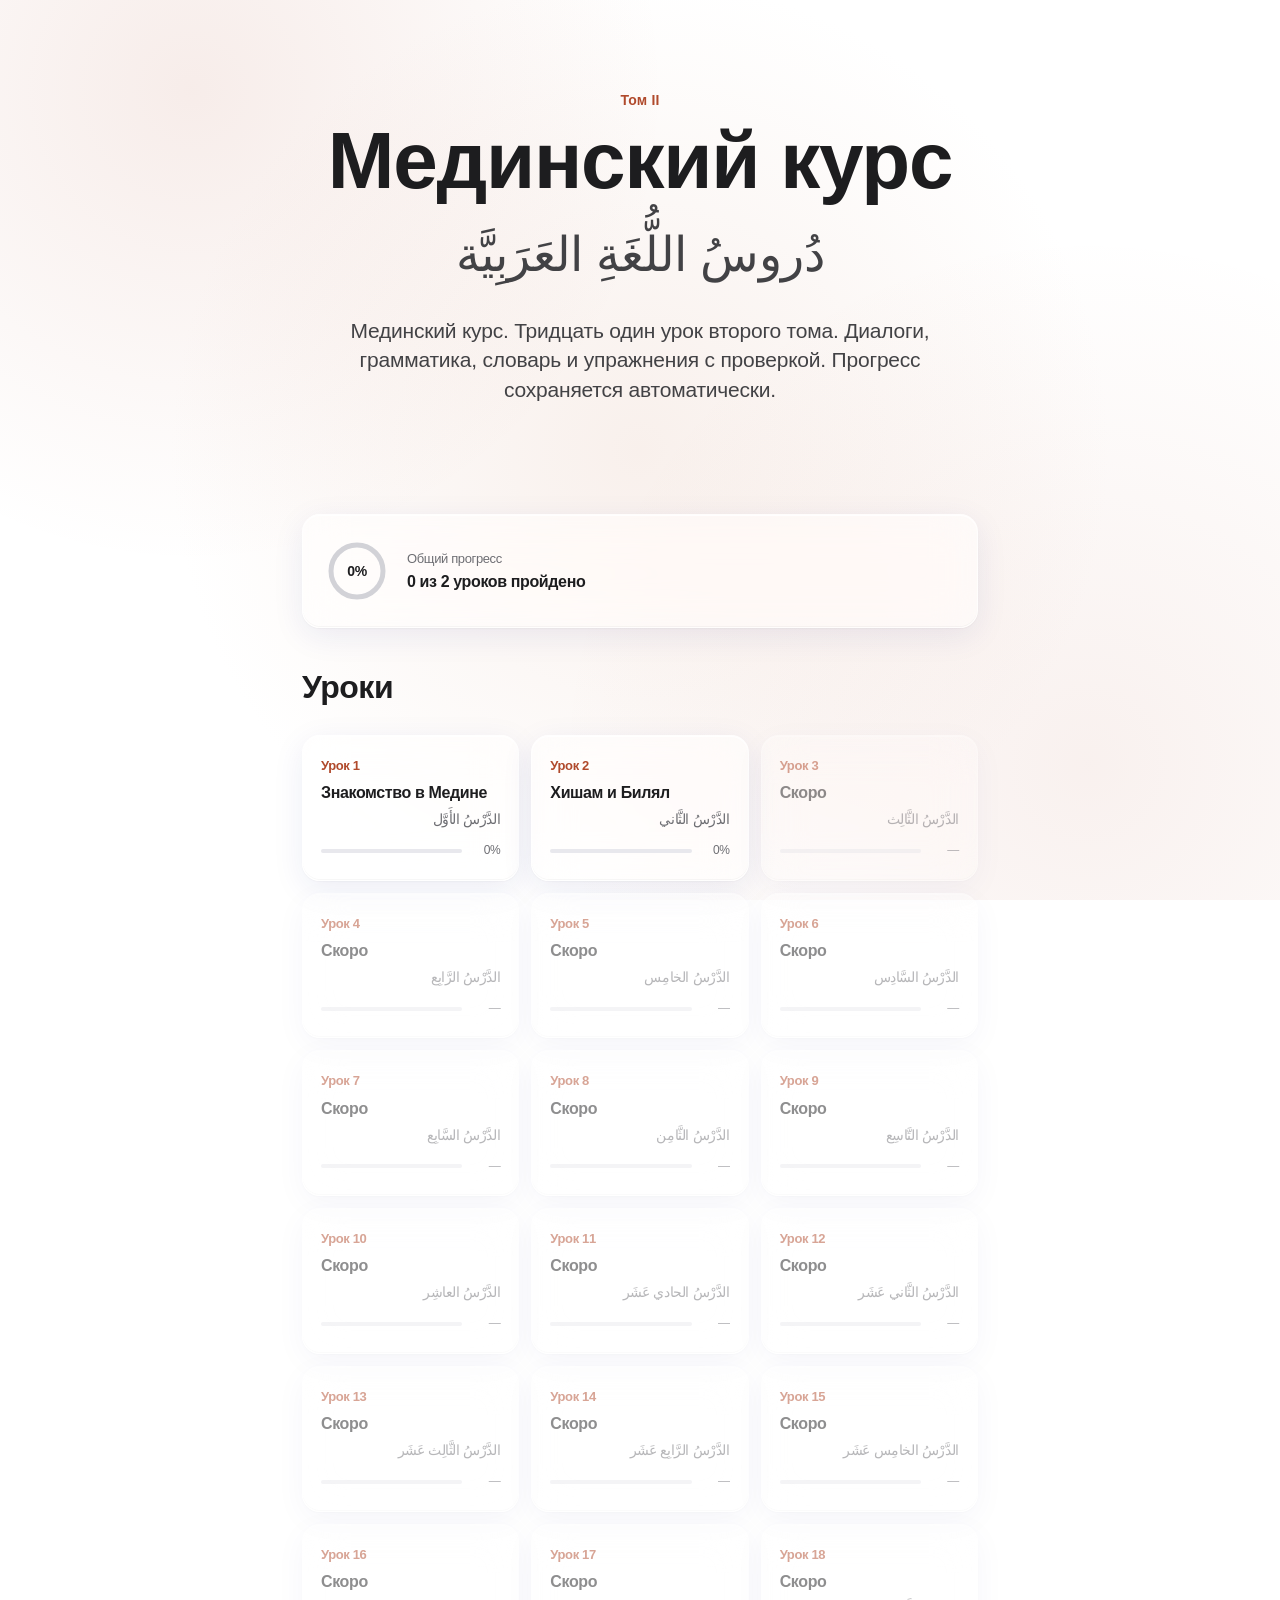
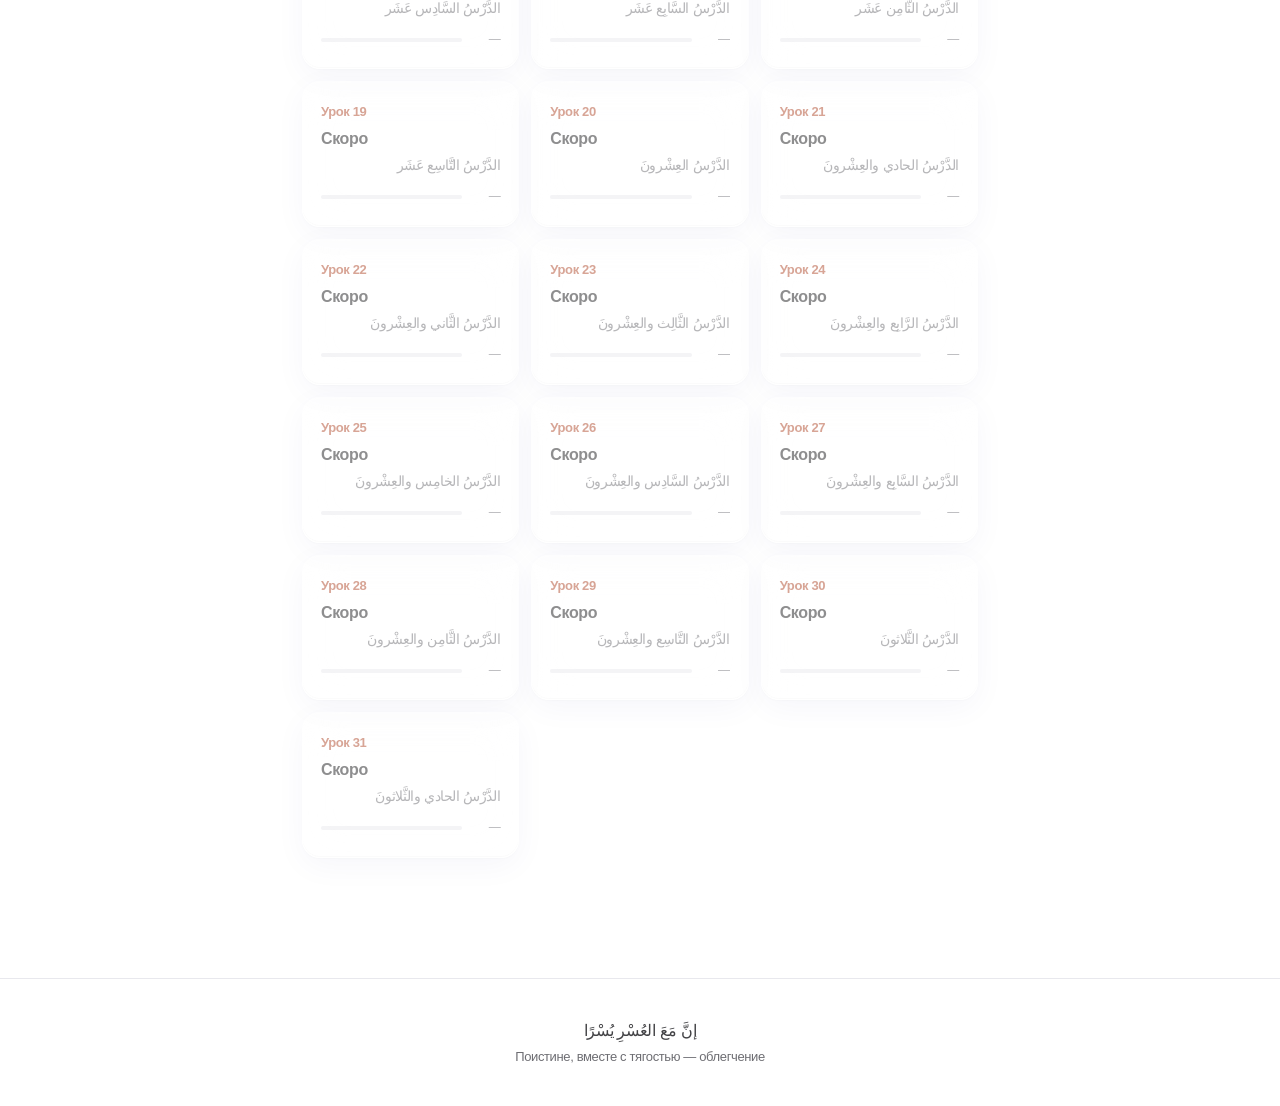
==== commit 960d323e: "Update index.html" ====
--- a/index.html
+++ b/index.html
@@ -10,7 +10,7 @@
 
 <header class="hero">
   <div class="hero-eyebrow">Том&nbsp;II</div>
-  <h1>Дарсу-ль-арабия.</h1>
+  <h1>Мединский курс</h1>
   <div class="hero-ar">دُروسُ اللُّغَةِ العَرَبِيَّة</div>
   <p class="hero-lead">
     Мединский курс. Тридцать один урок второго тома. Диалоги, грамматика, словарь и упражнения с проверкой. Прогресс сохраняется автоматически.
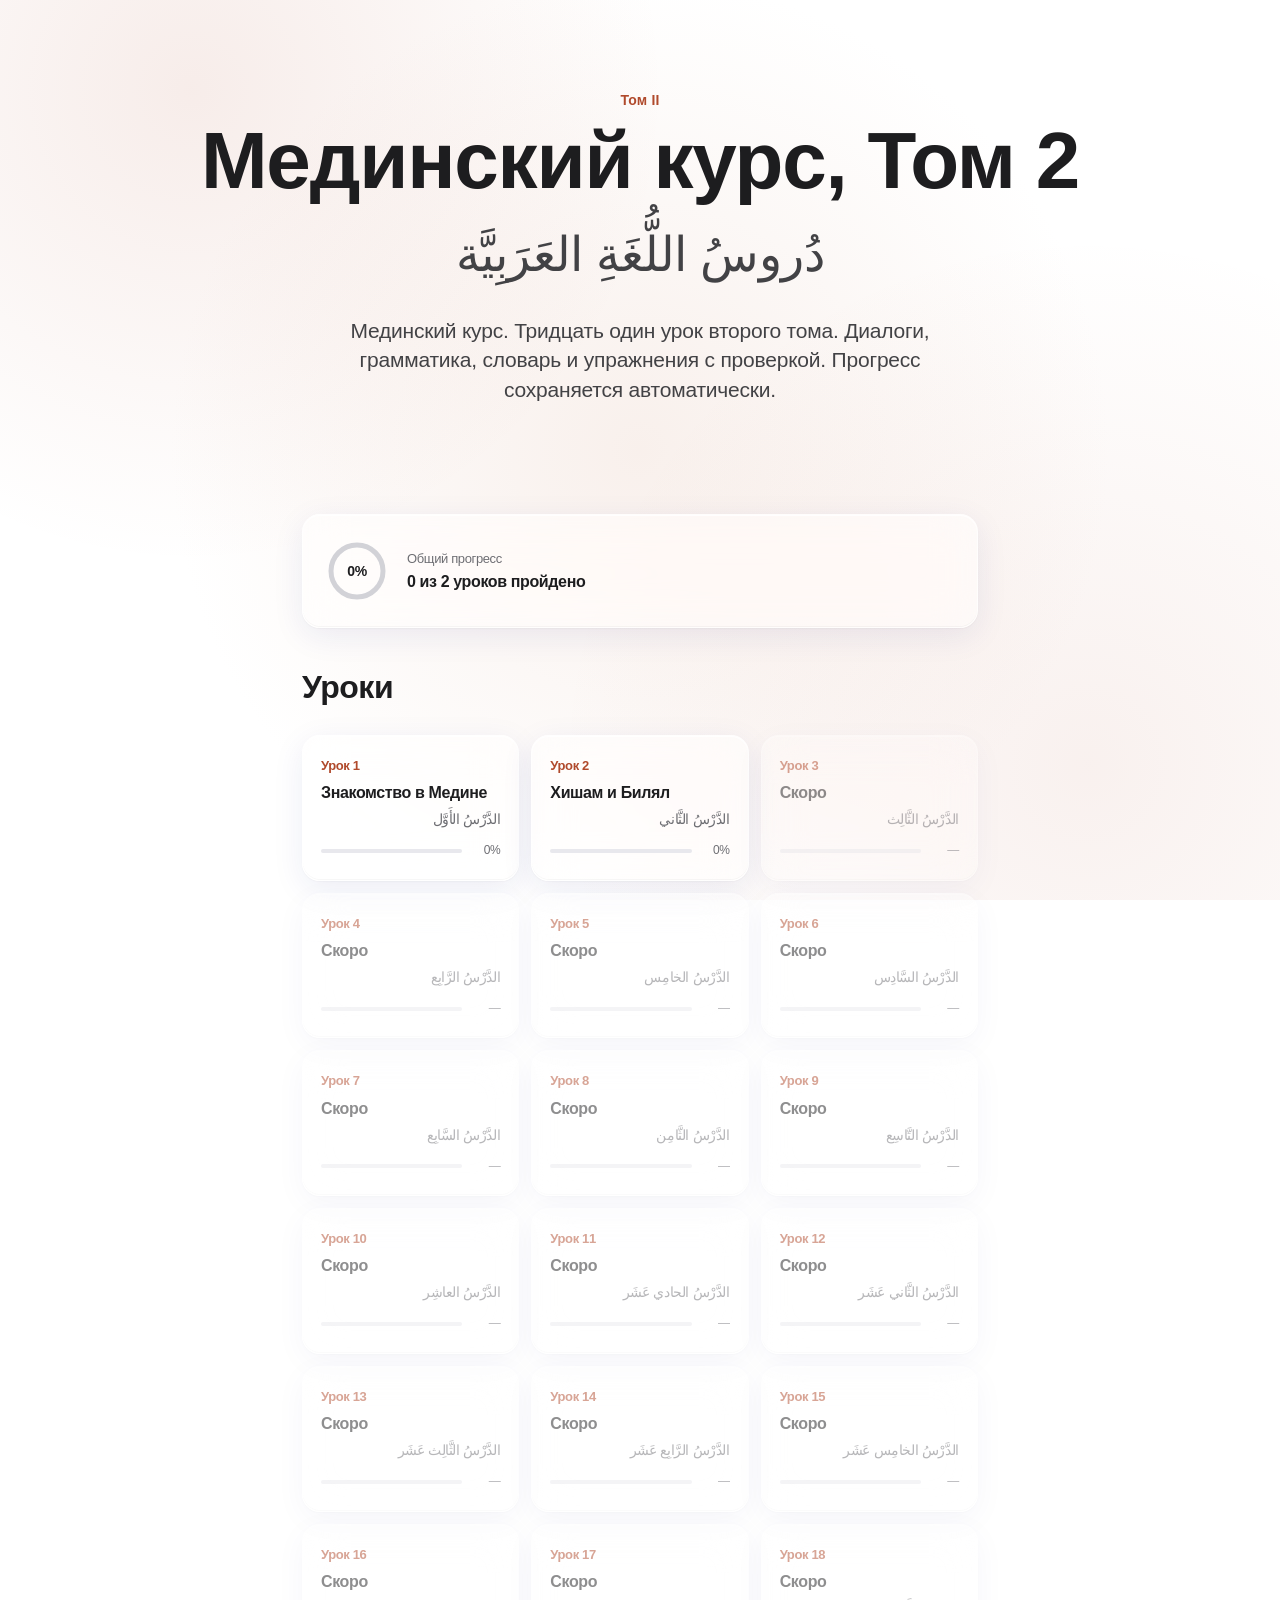
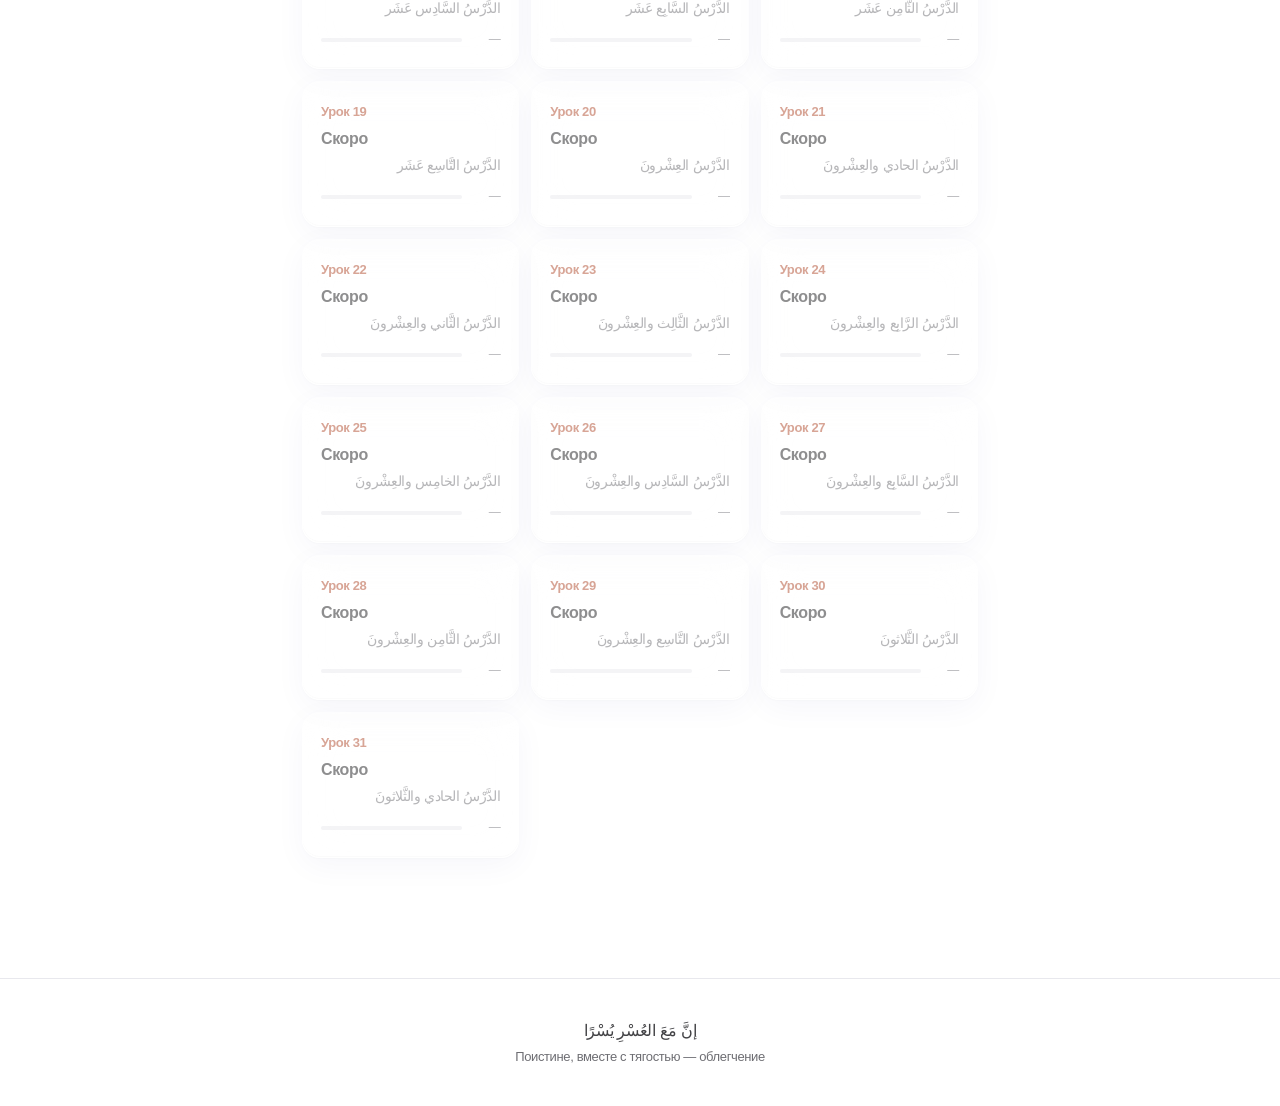
==== commit 52238a69: "Update index.html" ====
--- a/index.html
+++ b/index.html
@@ -10,7 +10,7 @@
 
 <header class="hero">
   <div class="hero-eyebrow">Том&nbsp;II</div>
-  <h1>Мединский курс</h1>
+  <h1>Мединский курс, Том 2</h1>
   <div class="hero-ar">دُروسُ اللُّغَةِ العَرَبِيَّة</div>
   <p class="hero-lead">
     Мединский курс. Тридцать один урок второго тома. Диалоги, грамматика, словарь и упражнения с проверкой. Прогресс сохраняется автоматически.
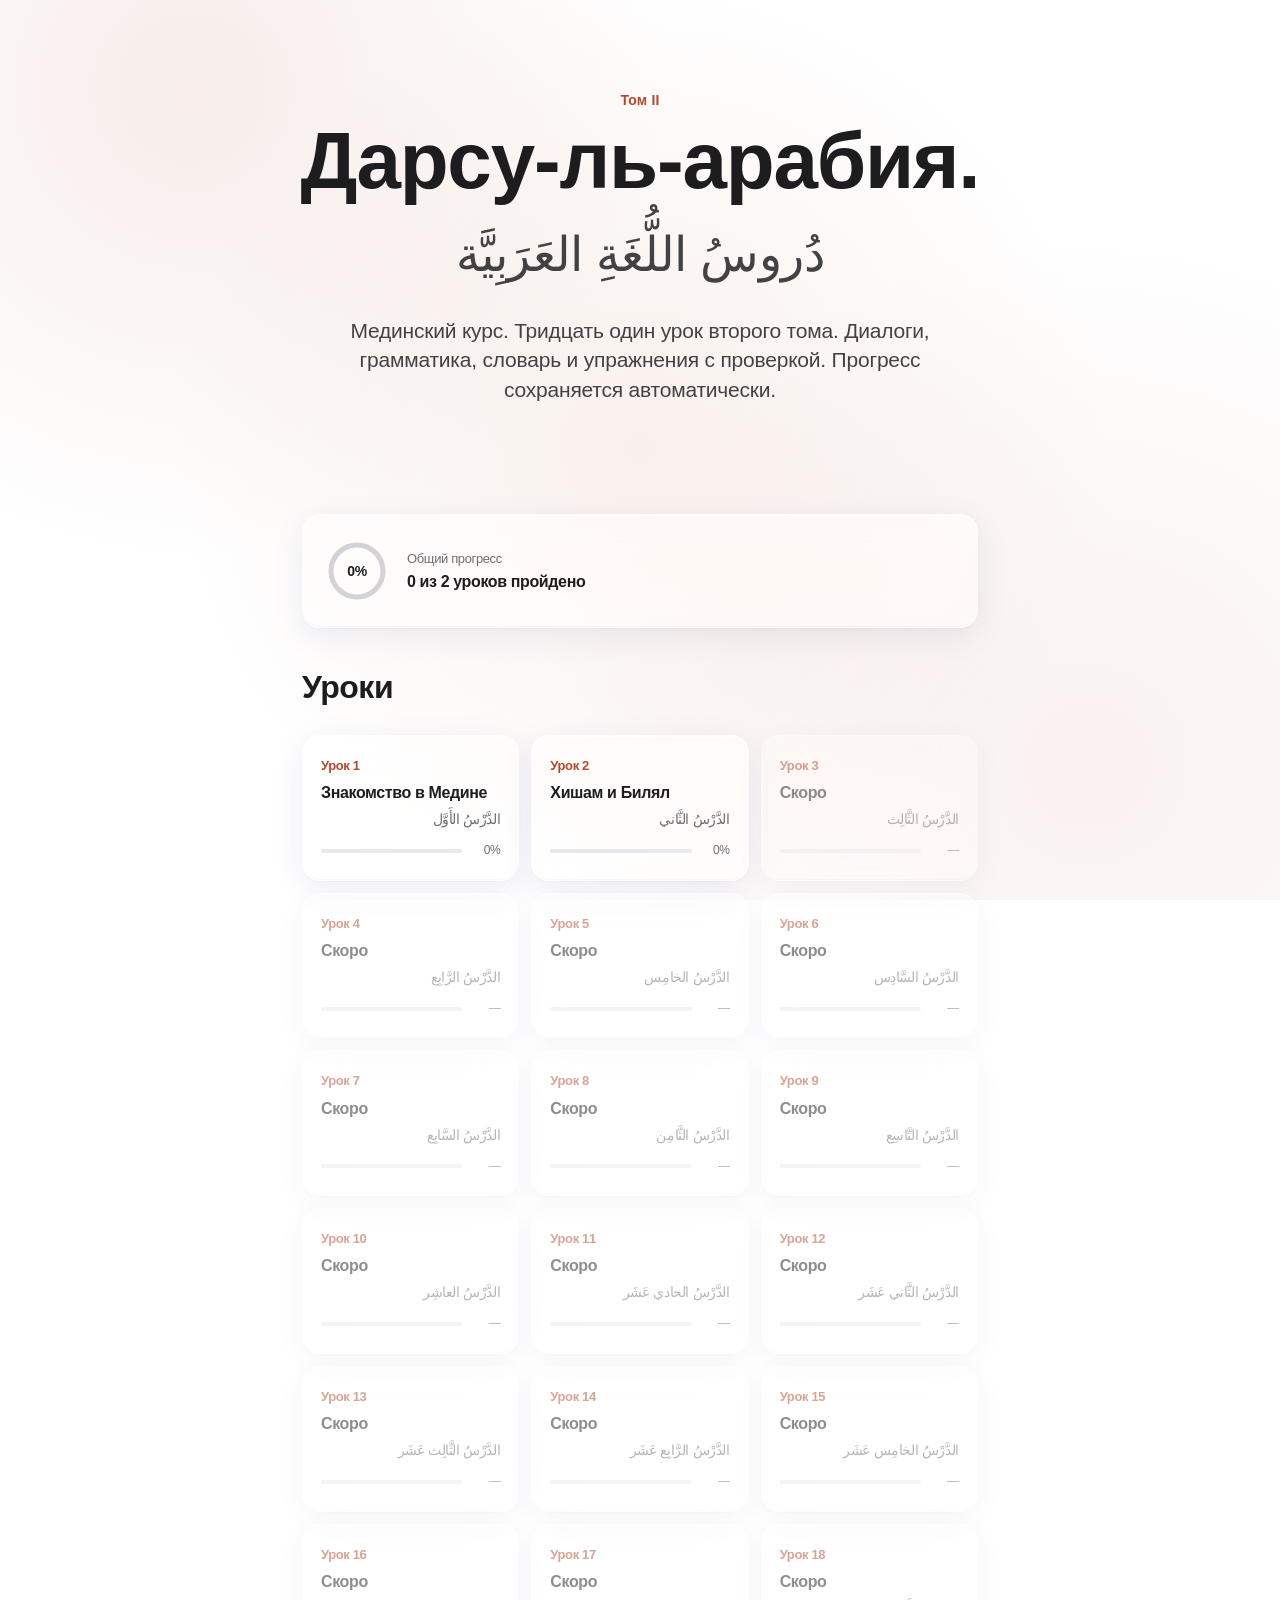
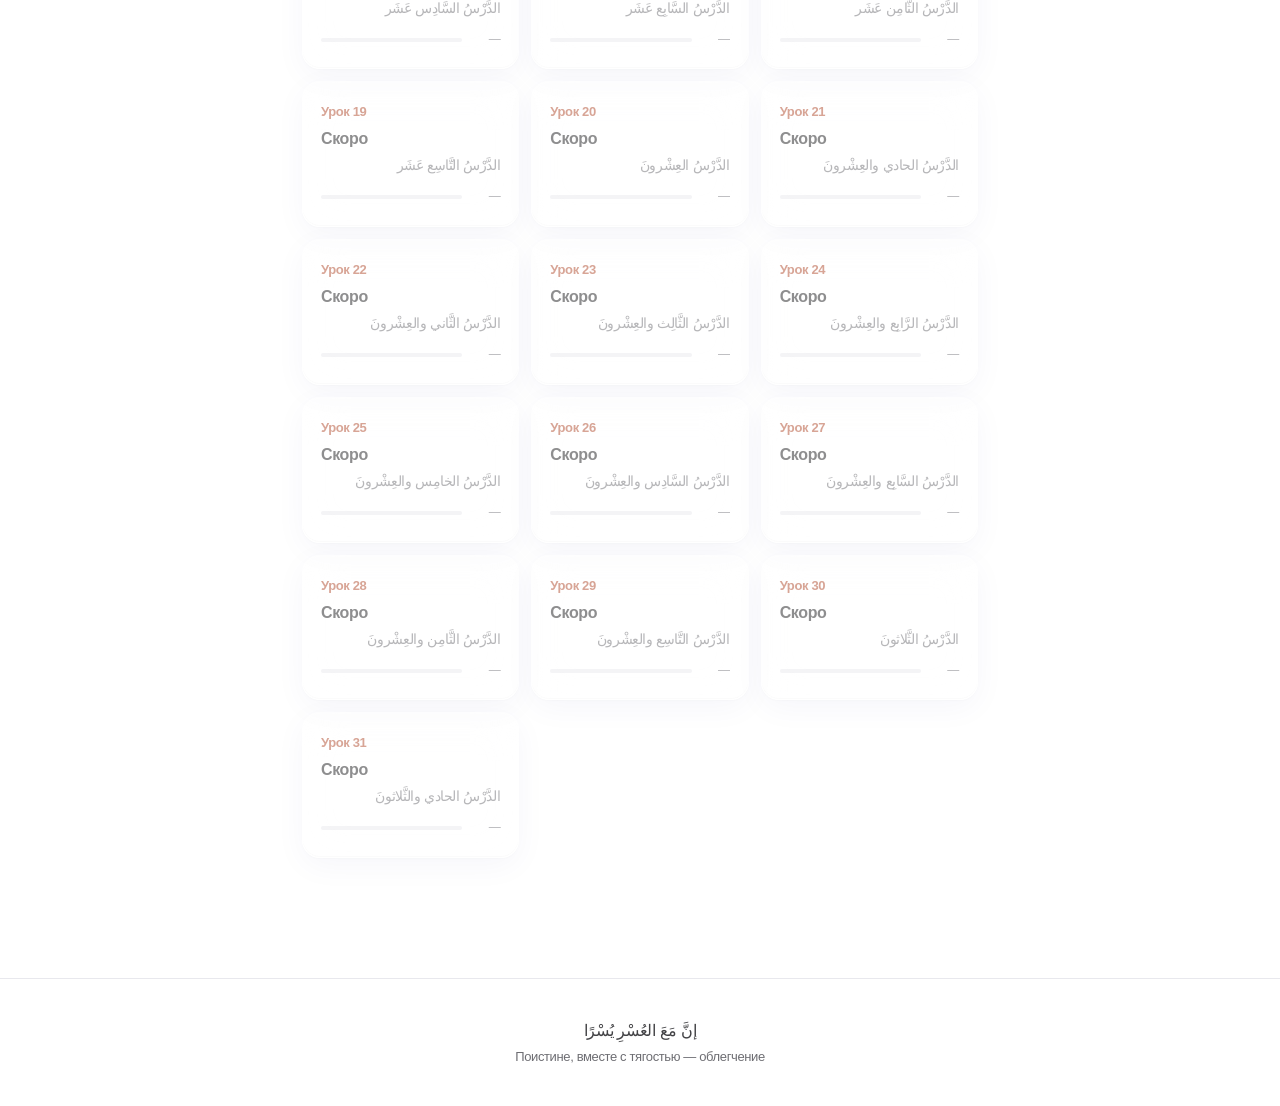
==== commit bc8560d2: "Add files via upload" ====
--- a/index.html
+++ b/index.html
@@ -10,7 +10,7 @@
 
 <header class="hero">
   <div class="hero-eyebrow">Том&nbsp;II</div>
-  <h1>Мединский курс, Том 2</h1>
+  <h1>Дарсу-ль-арабия.</h1>
   <div class="hero-ar">دُروسُ اللُّغَةِ العَرَبِيَّة</div>
   <p class="hero-lead">
     Мединский курс. Тридцать один урок второго тома. Диалоги, грамматика, словарь и упражнения с проверкой. Прогресс сохраняется автоматически.
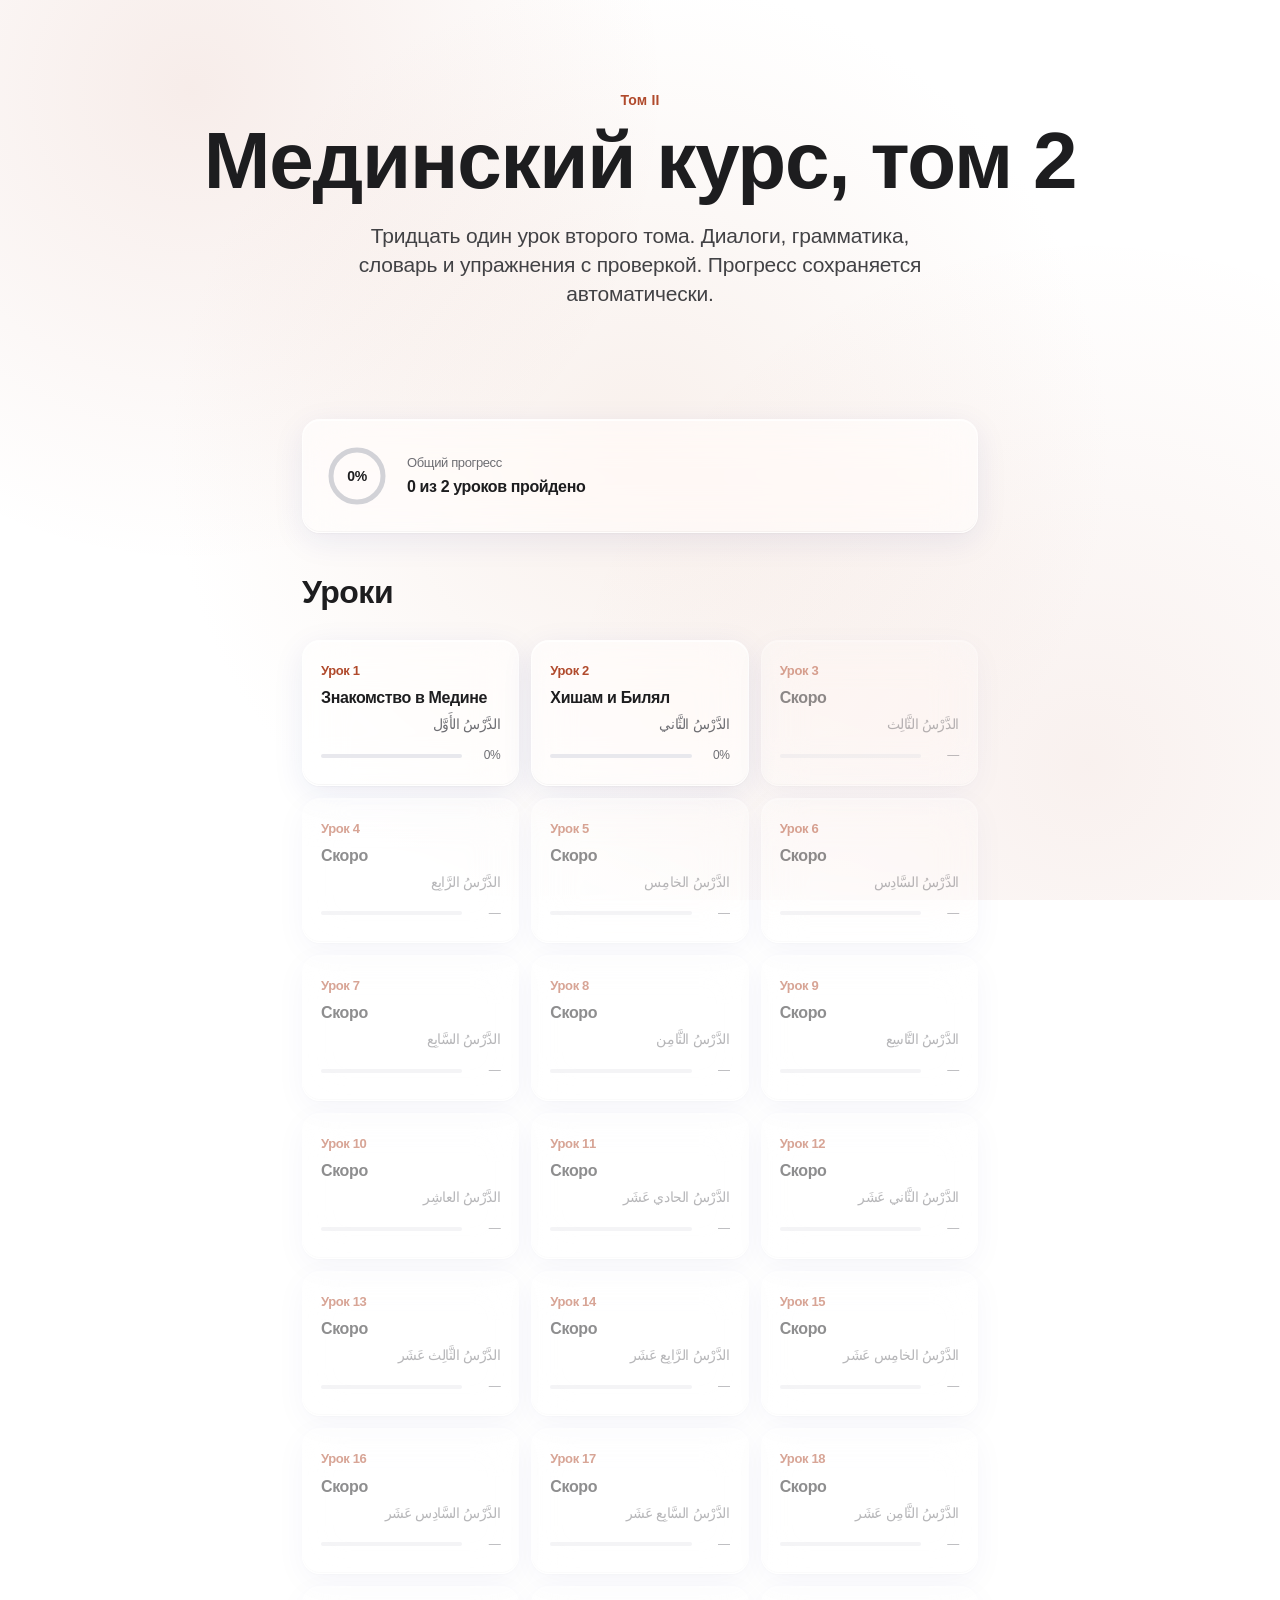
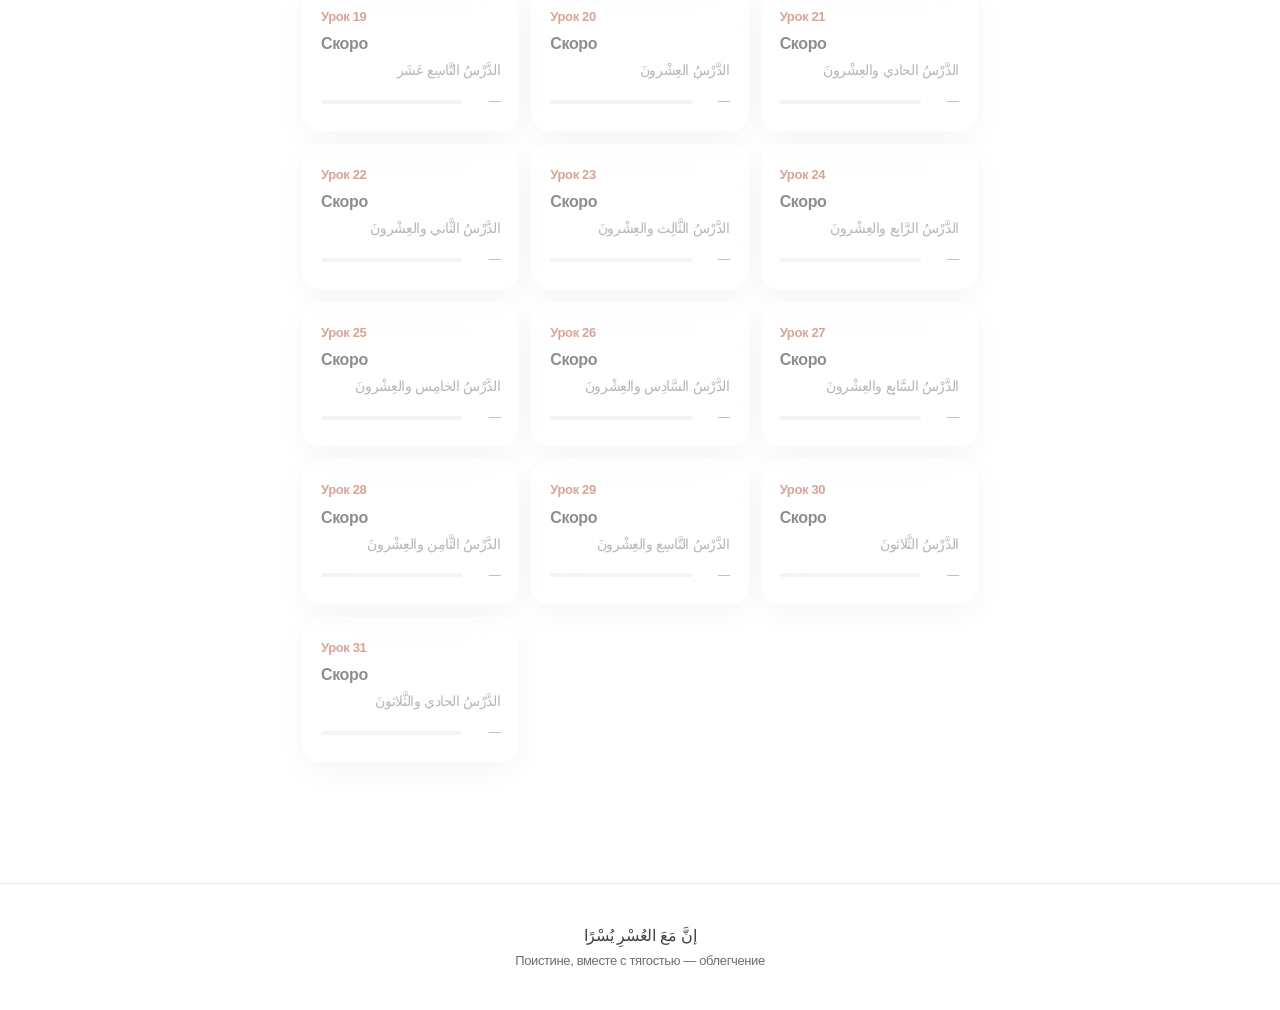
==== commit 9ed00996: "Update index.html" ====
--- a/index.html
+++ b/index.html
@@ -10,10 +10,9 @@
 
 <header class="hero">
   <div class="hero-eyebrow">Том&nbsp;II</div>
-  <h1>Дарсу-ль-арабия.</h1>
-  <div class="hero-ar">دُروسُ اللُّغَةِ العَرَبِيَّة</div>
+  <h1>Мединский курс, том 2</h1>
   <p class="hero-lead">
-    Мединский курс. Тридцать один урок второго тома. Диалоги, грамматика, словарь и упражнения с проверкой. Прогресс сохраняется автоматически.
+      Тридцать один урок второго тома. Диалоги, грамматика, словарь и упражнения с проверкой. Прогресс сохраняется автоматически.
   </p>
 </header>
 
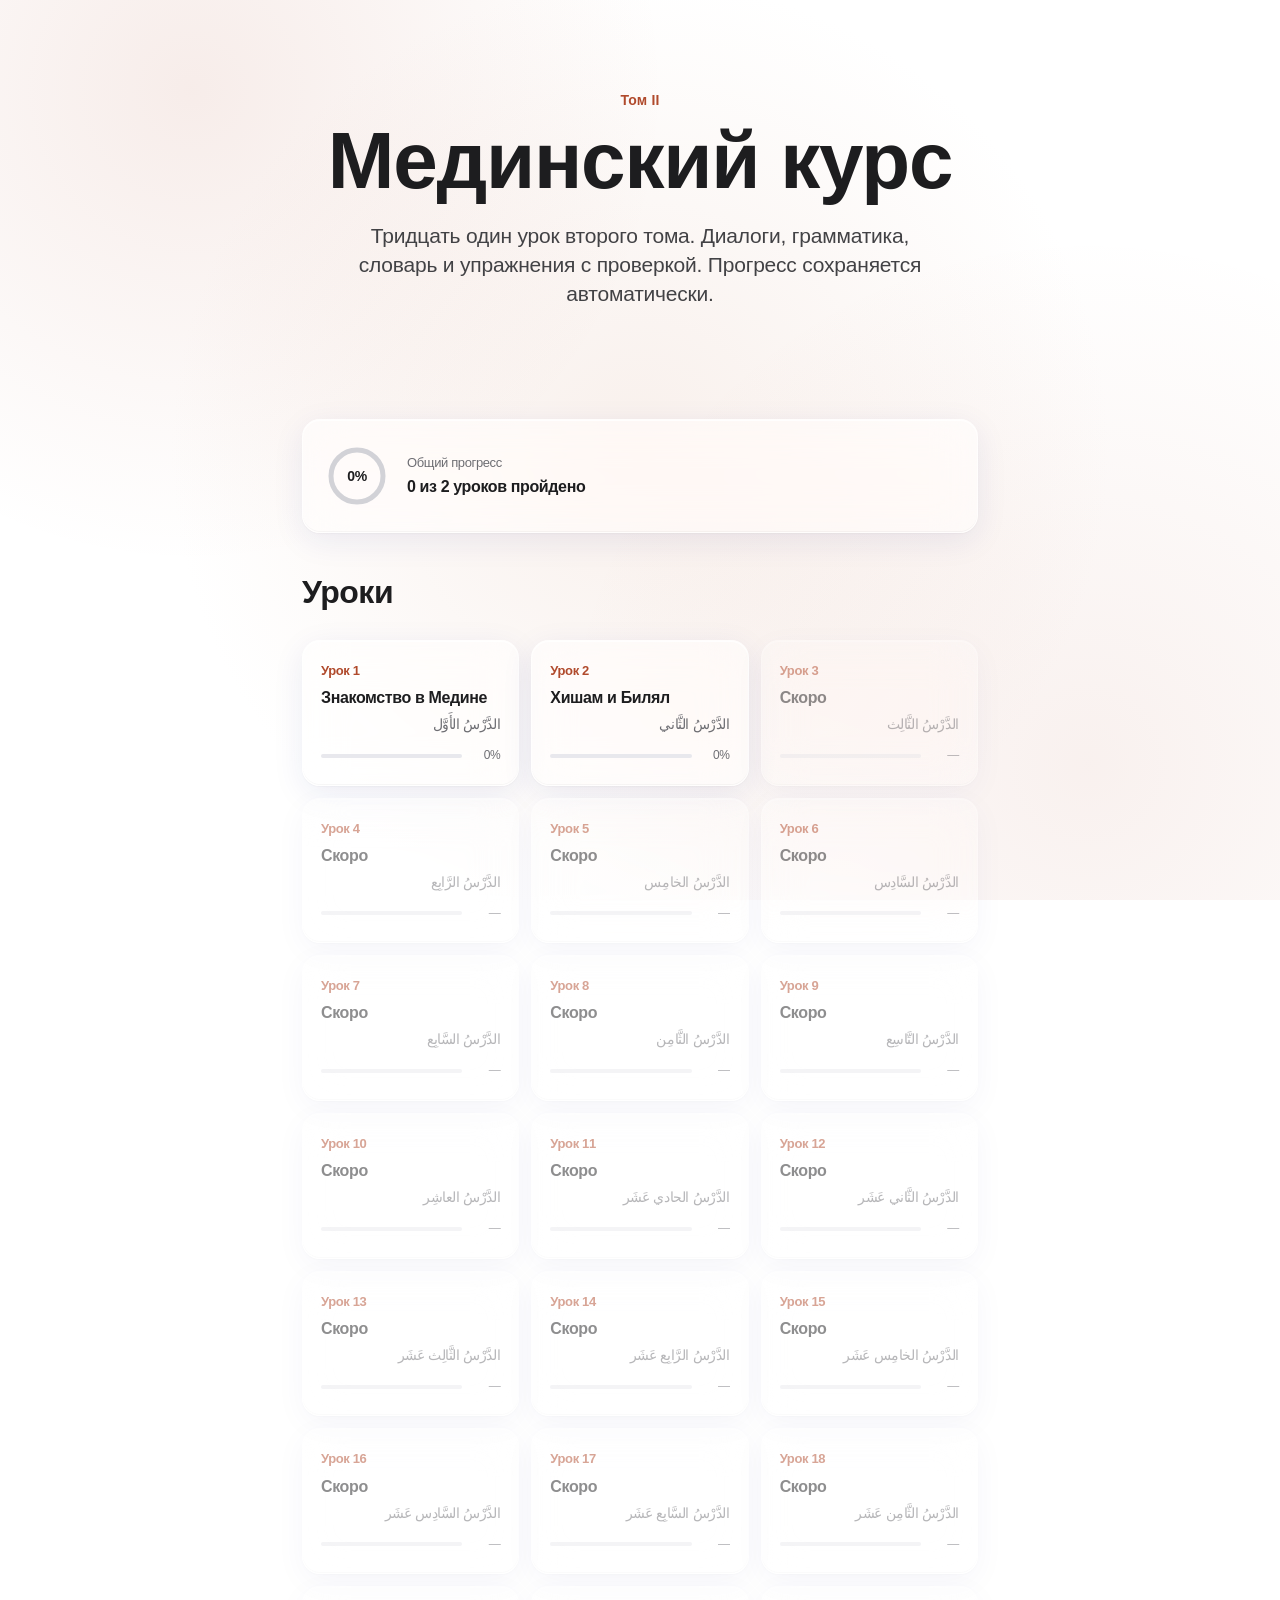
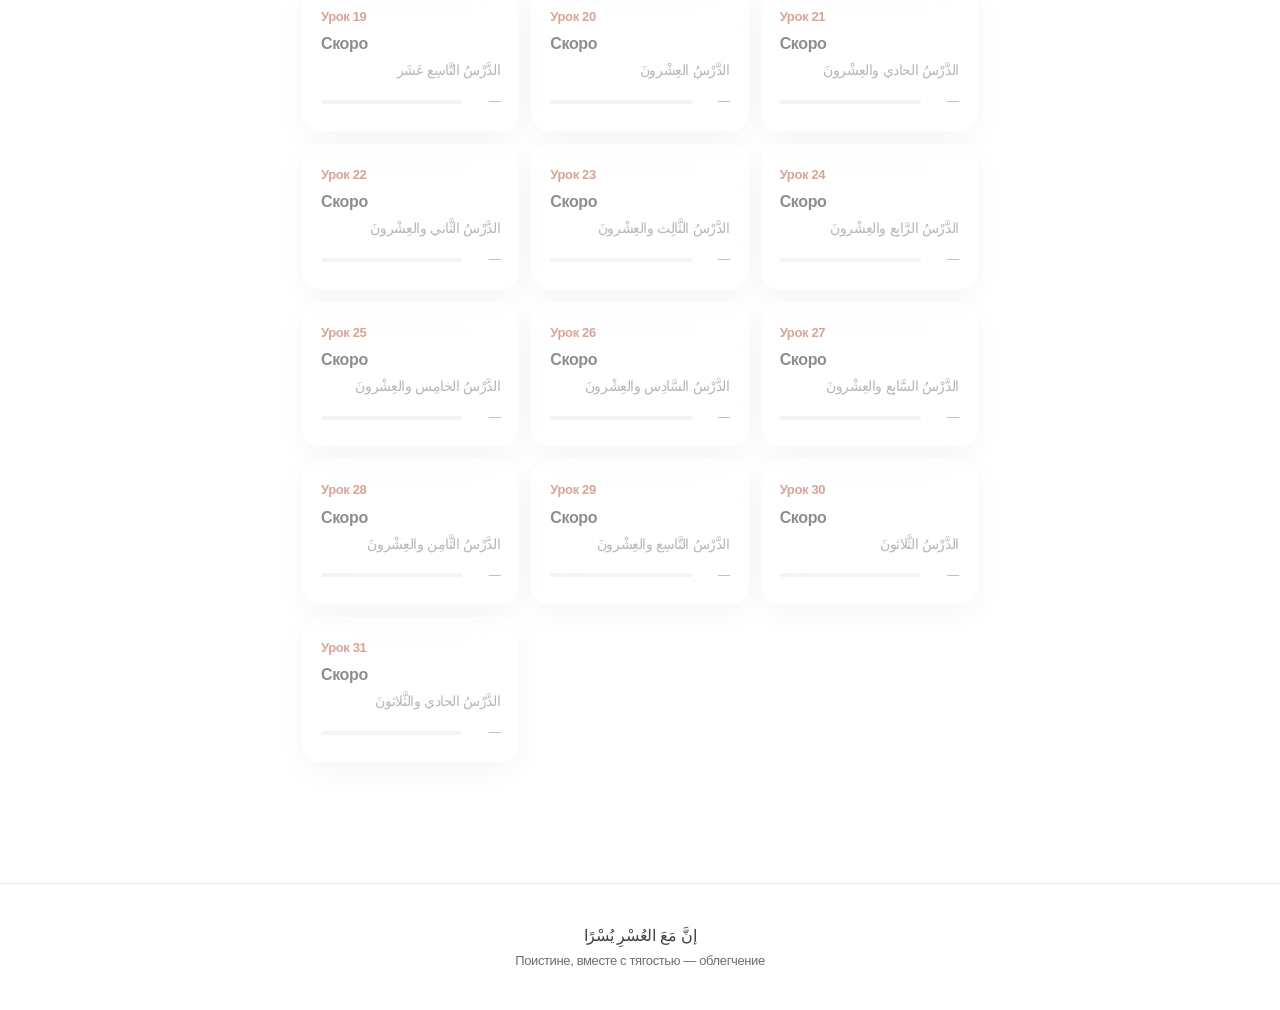
==== commit 8ccc92bf: "Update index.html" ====
--- a/index.html
+++ b/index.html
@@ -10,7 +10,7 @@
 
 <header class="hero">
   <div class="hero-eyebrow">Том&nbsp;II</div>
-  <h1>Мединский курс, том 2</h1>
+  <h1>Мединский курс</h1>
   <p class="hero-lead">
       Тридцать один урок второго тома. Диалоги, грамматика, словарь и упражнения с проверкой. Прогресс сохраняется автоматически.
   </p>
